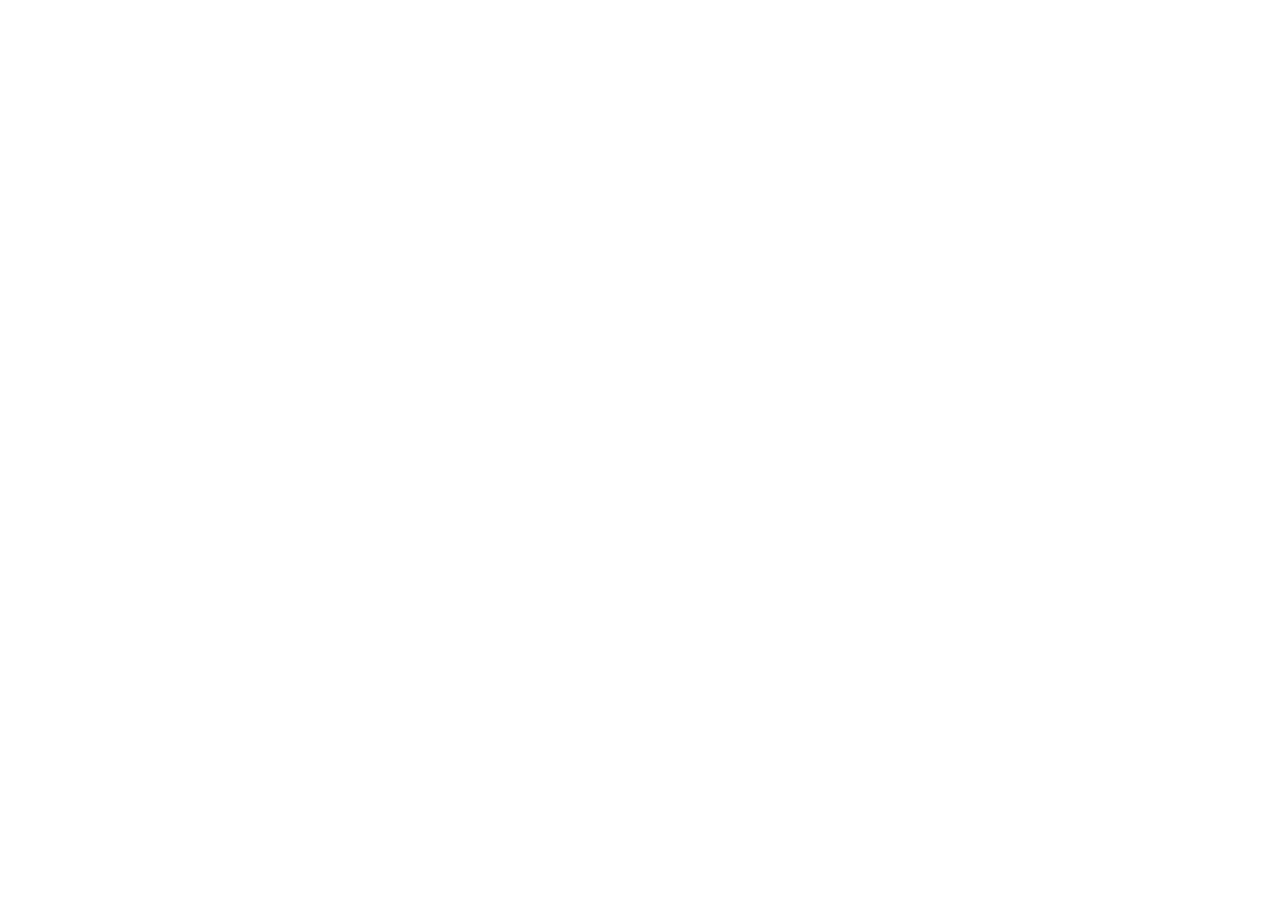
==== index.html @ c5c0bf06 "Init : création du dépôt, arborescence des fichiers et structure HTML de base" ====
<!DOCTYPE html>
<html lang="fr">
<head>
    <meta charset="UTF-8">
    <meta name="viewport" content="width=device-width, initial-scale=1.0">
    <title>AfriconnectSummit</title>
</head>
<body>
    
</body>
</html>
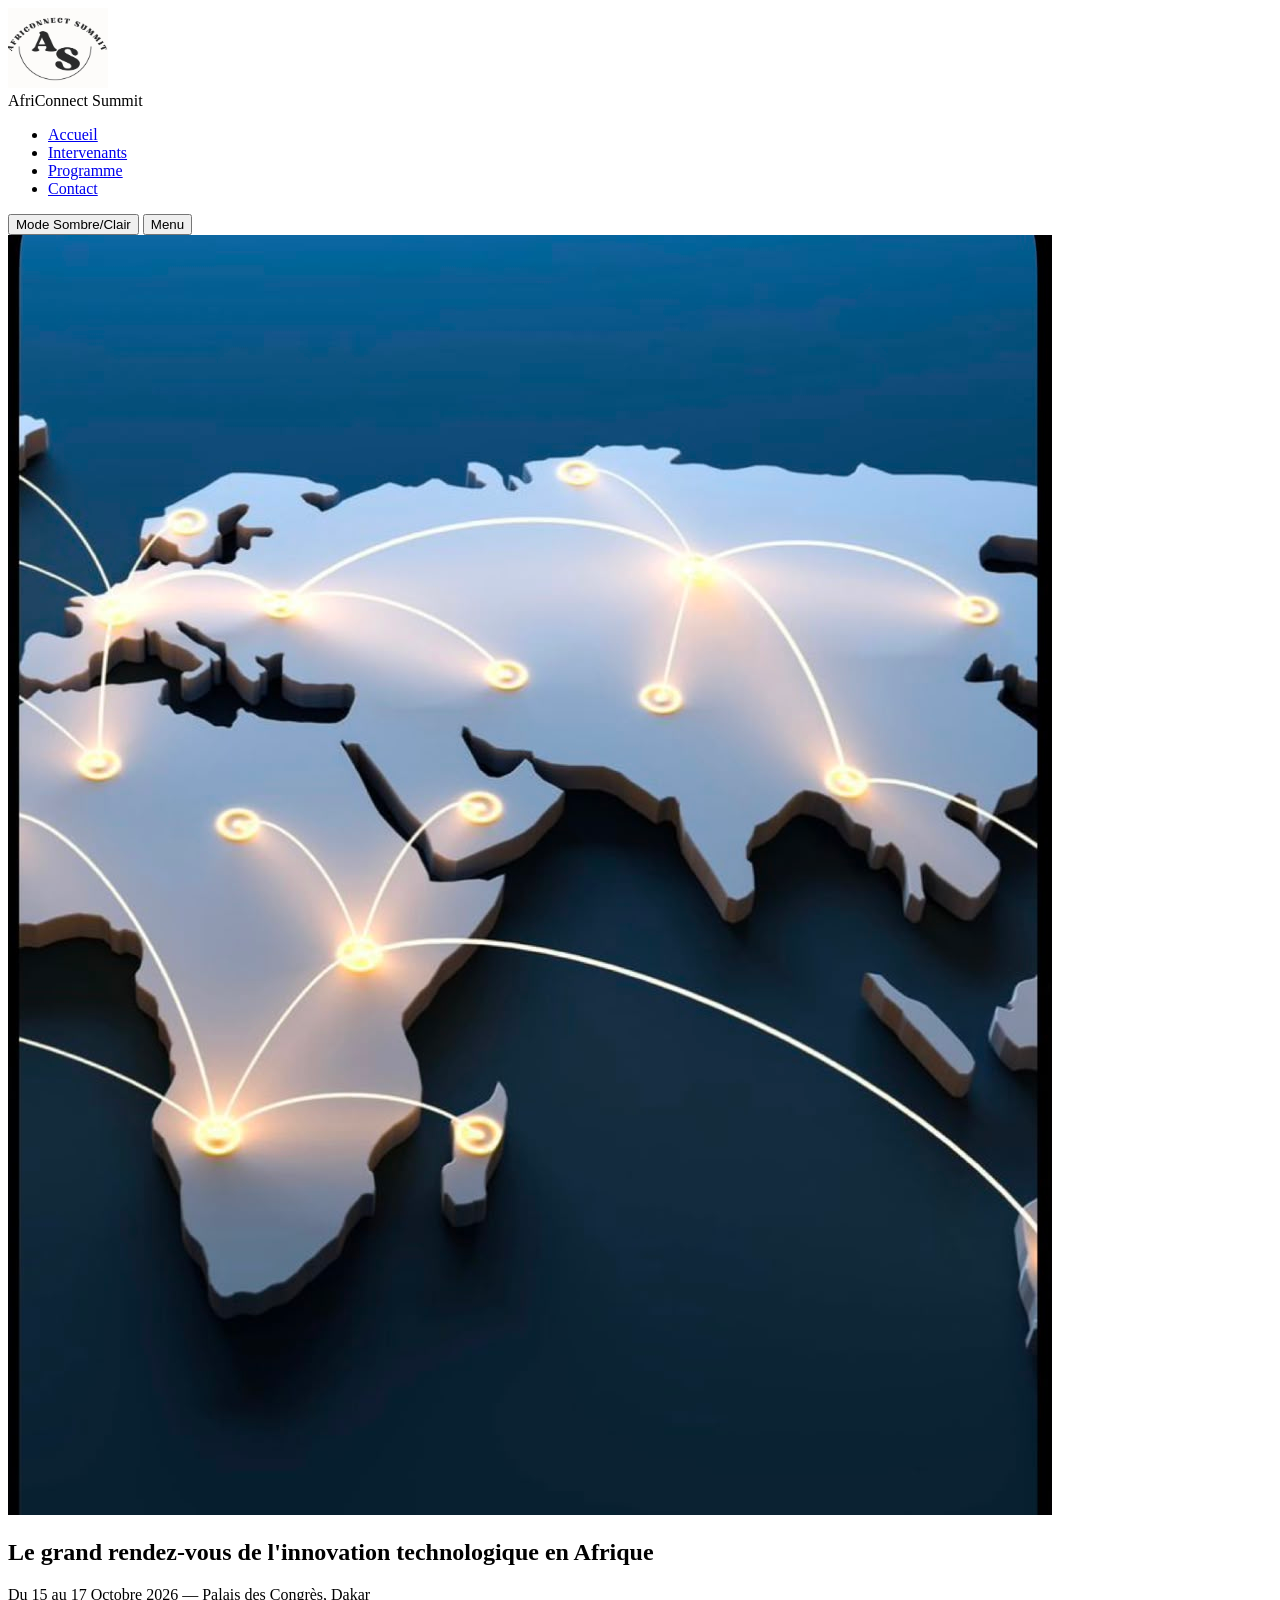
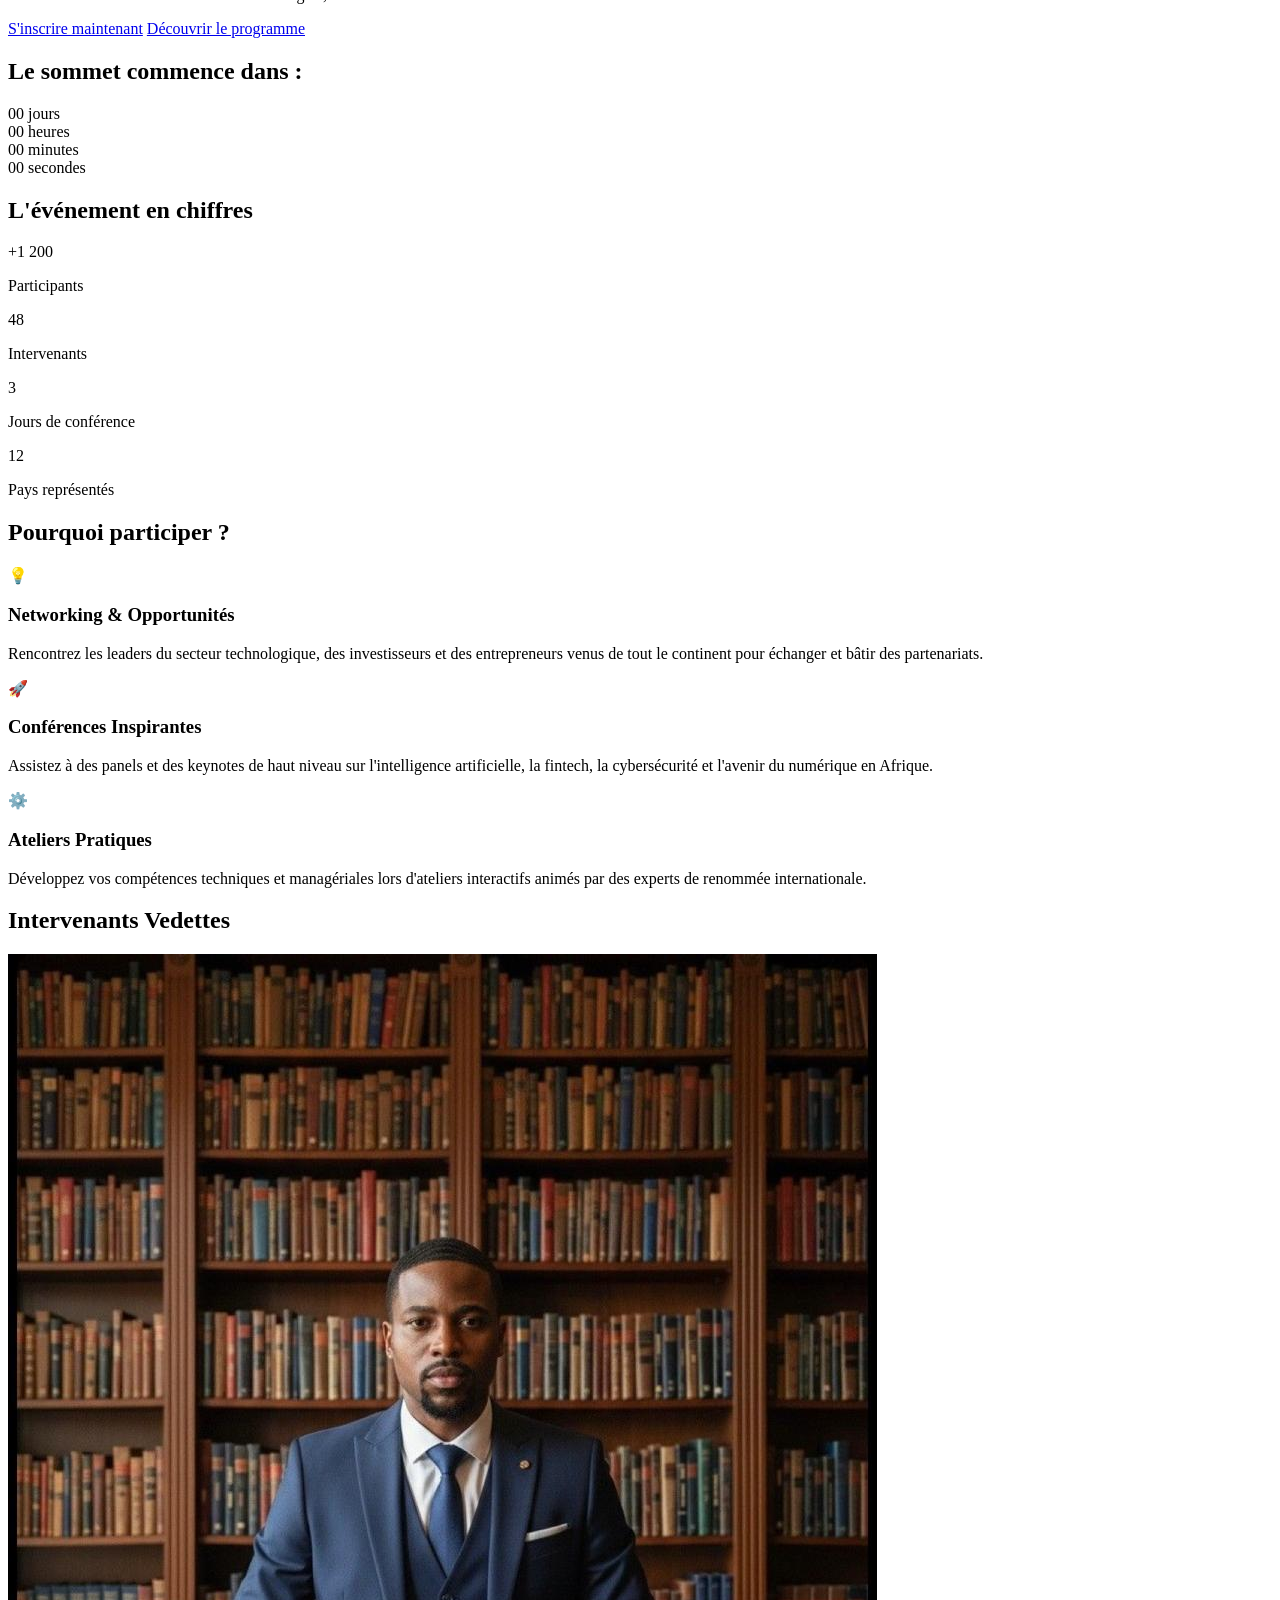
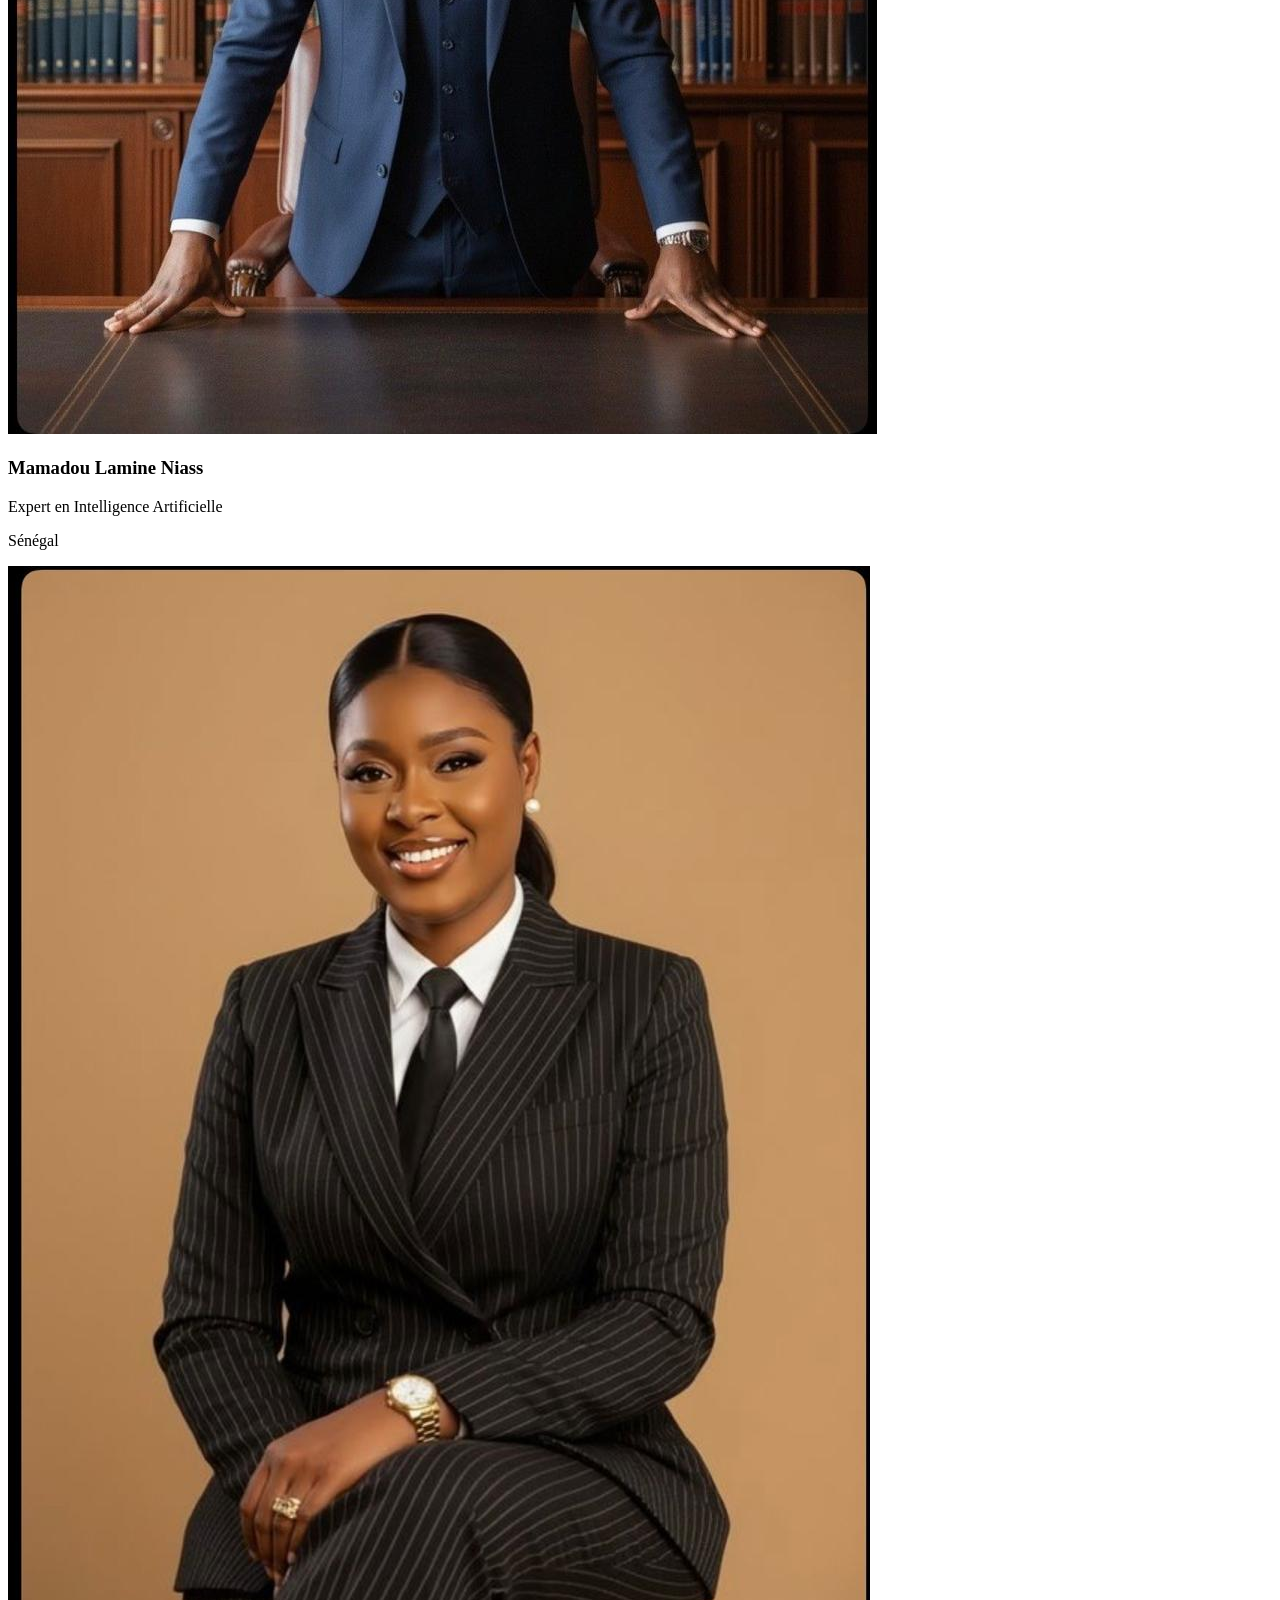
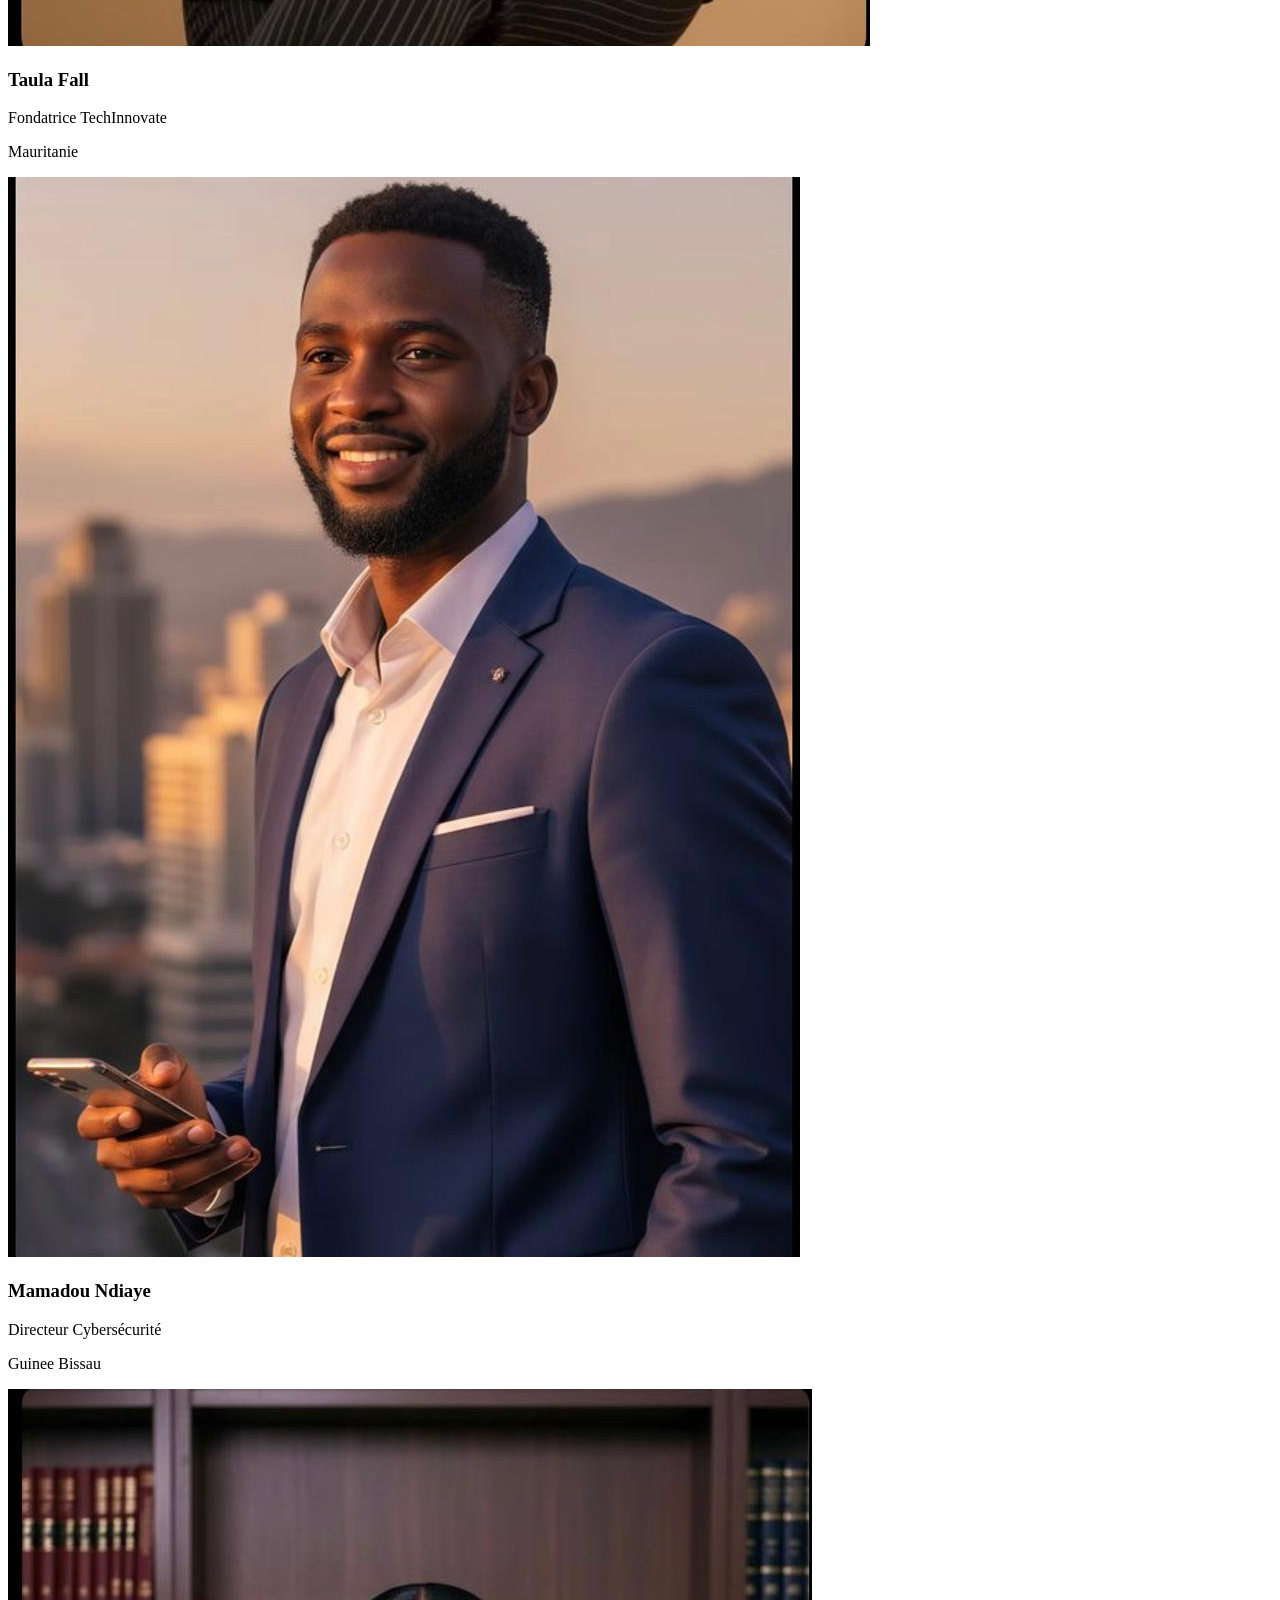
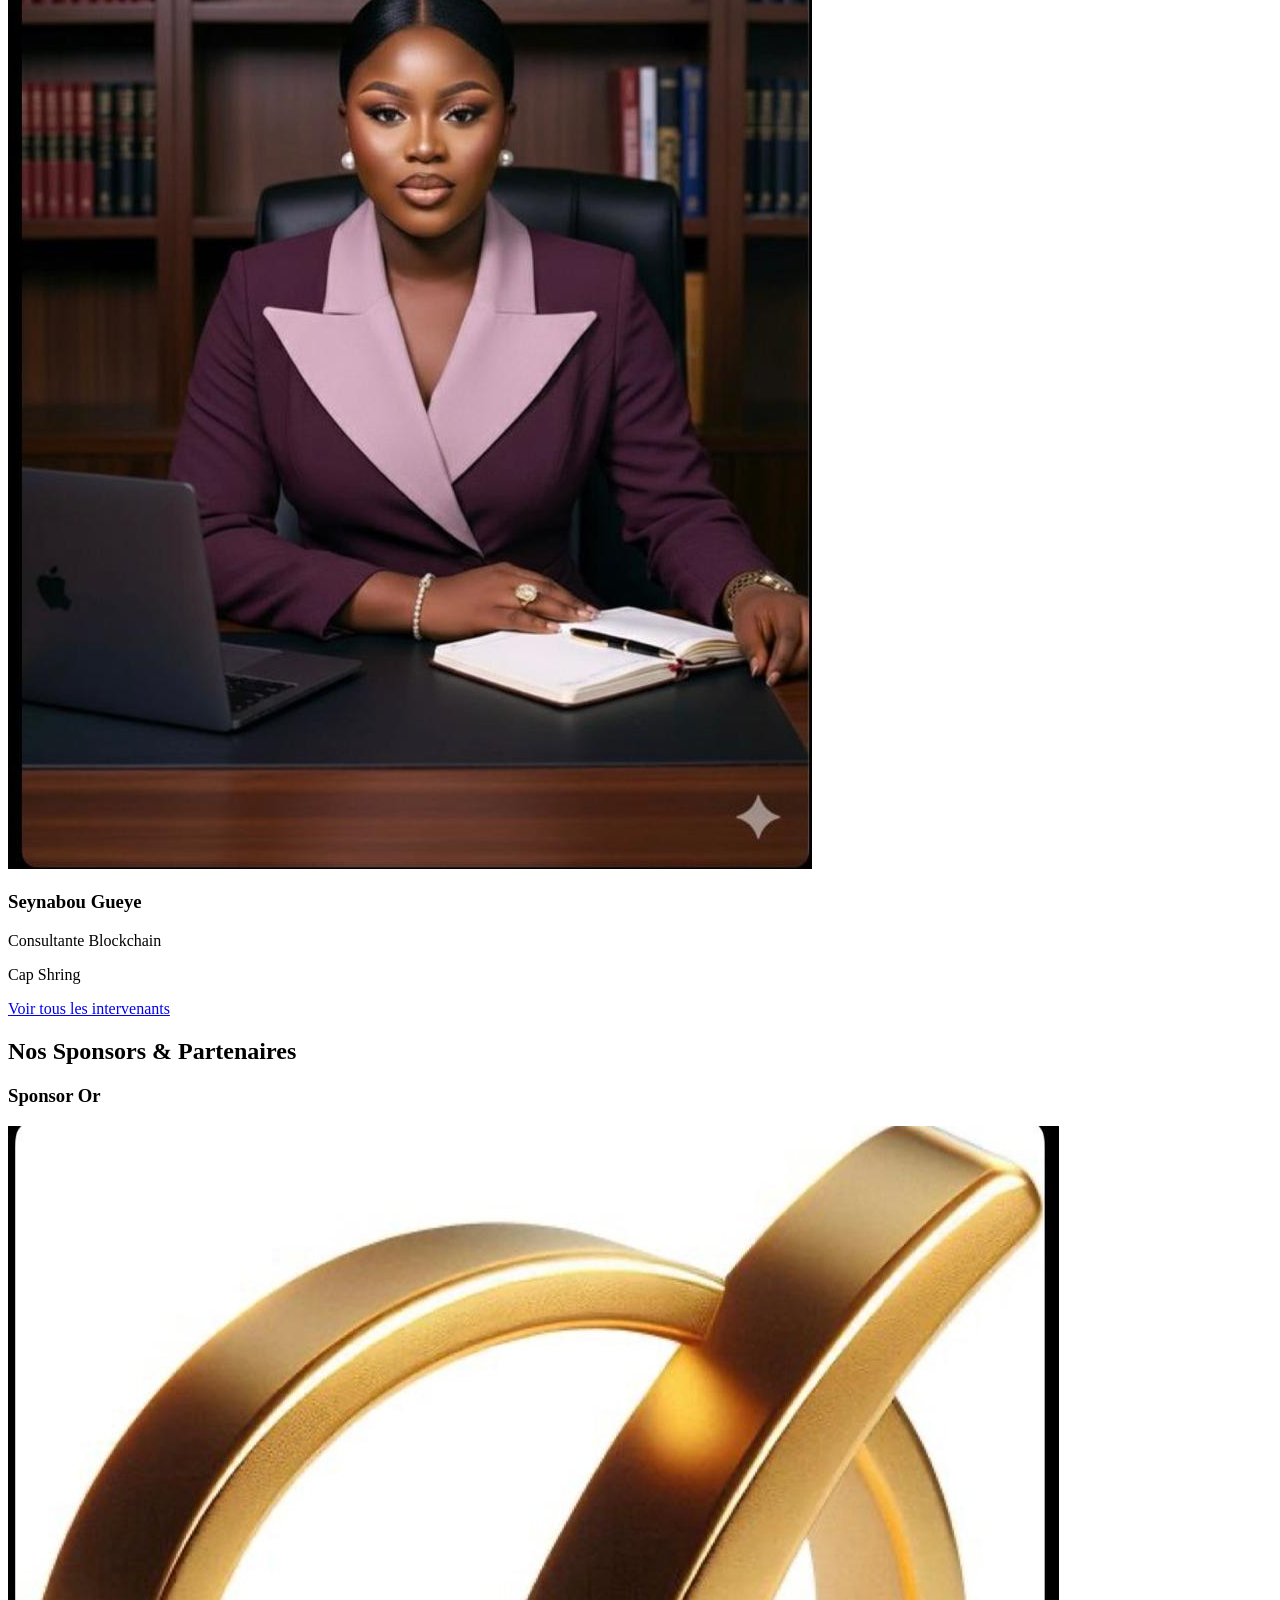
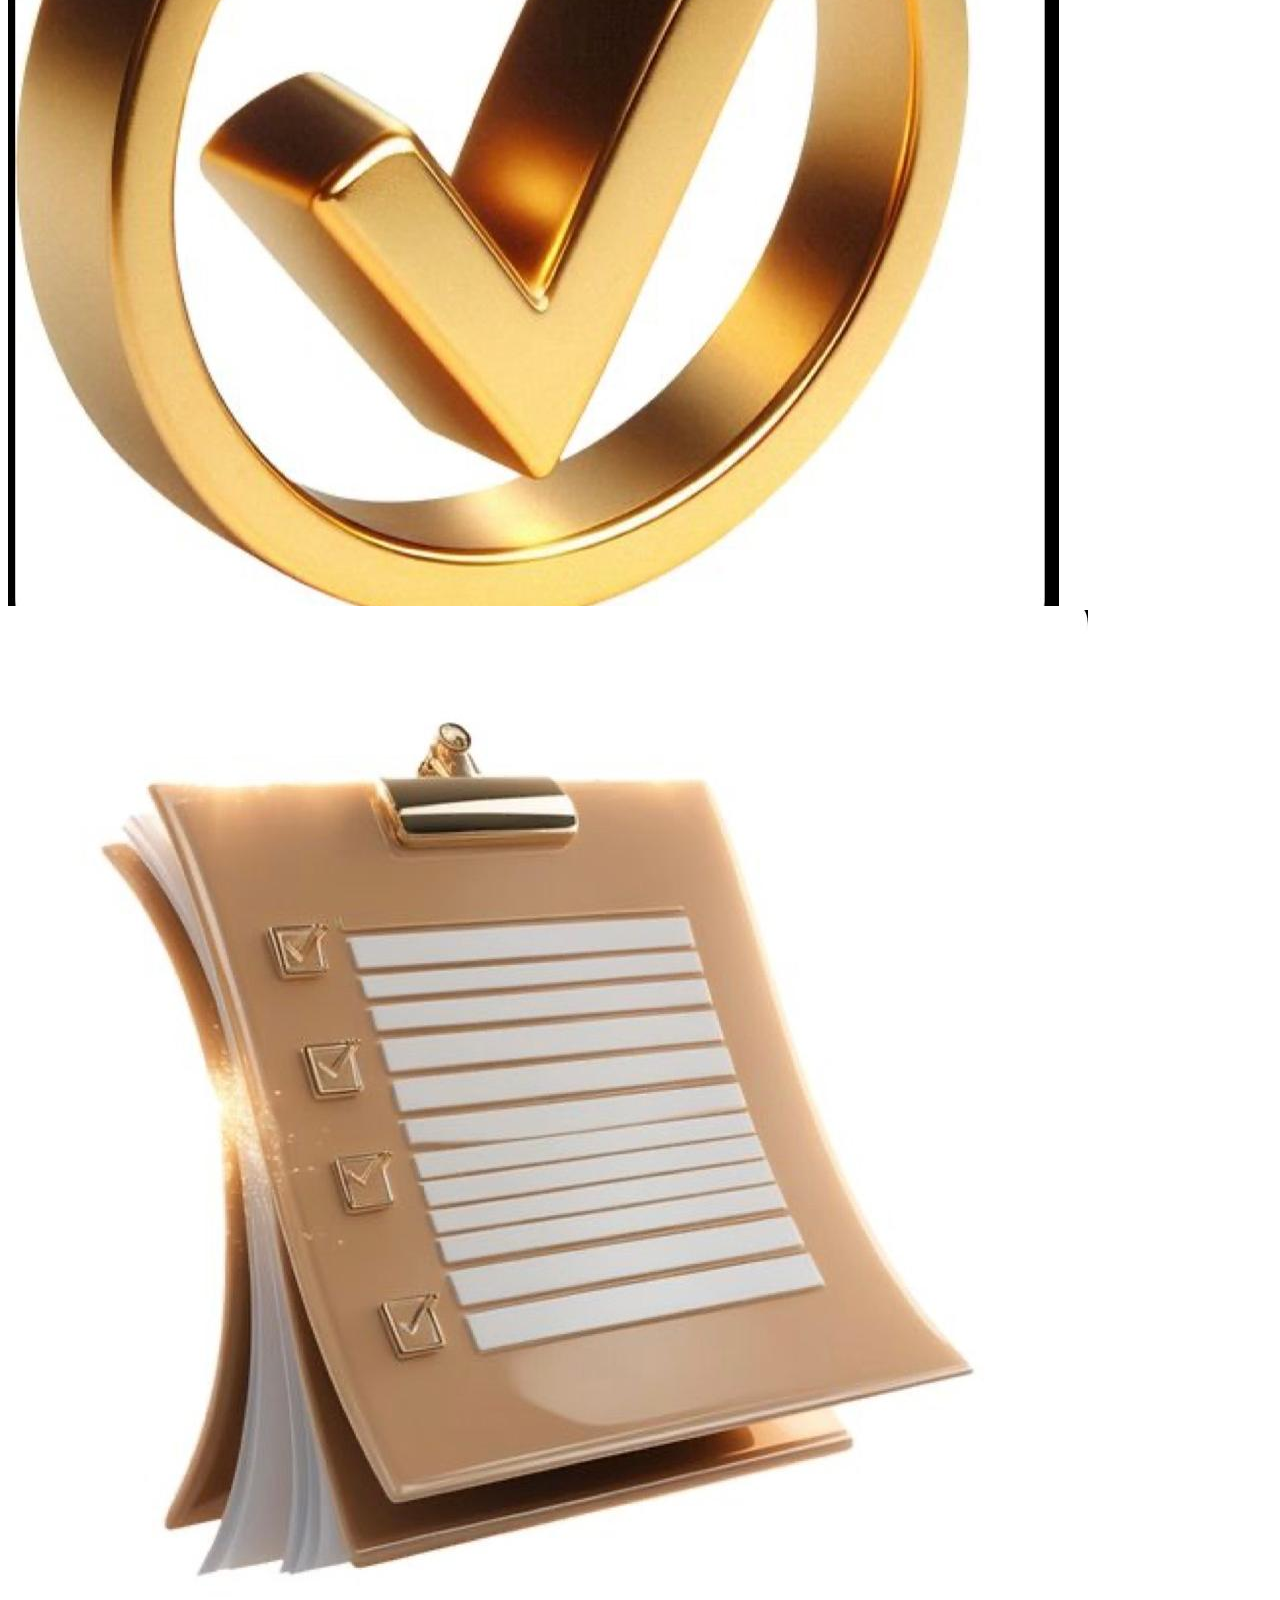
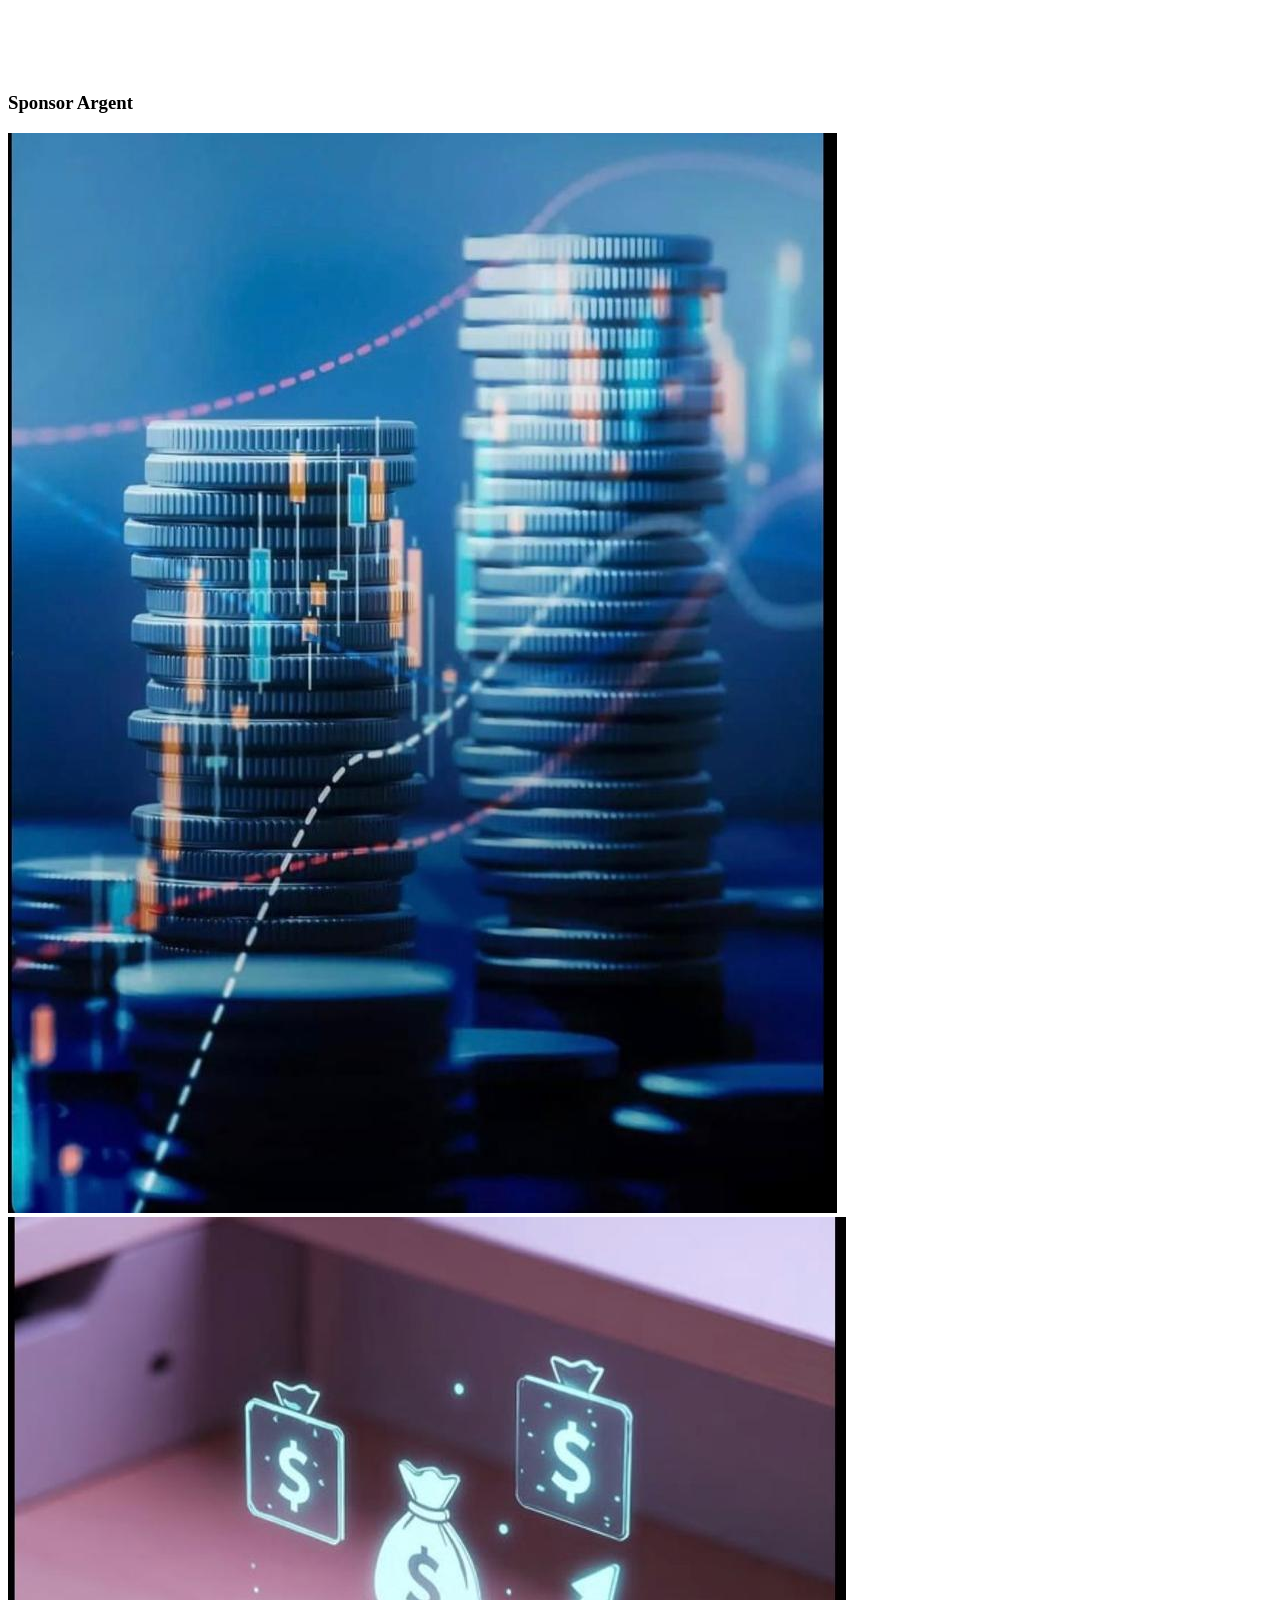
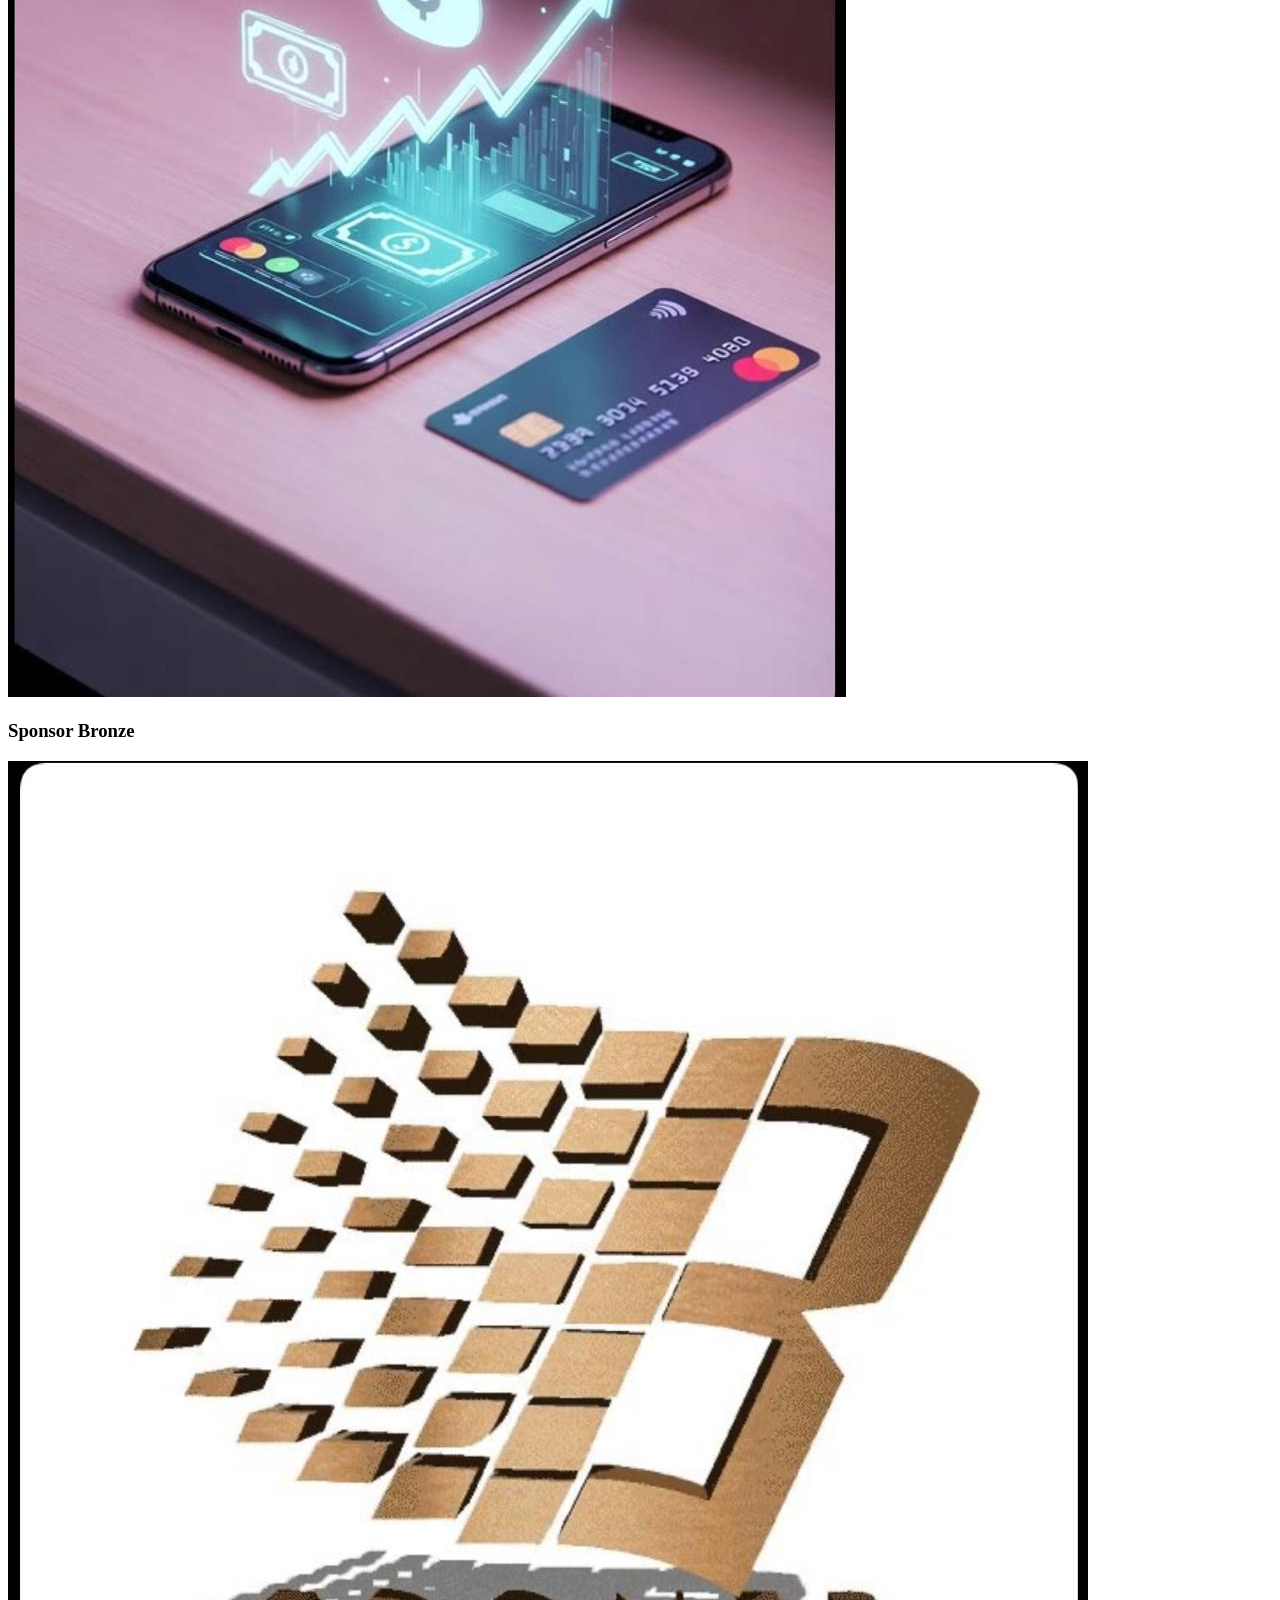
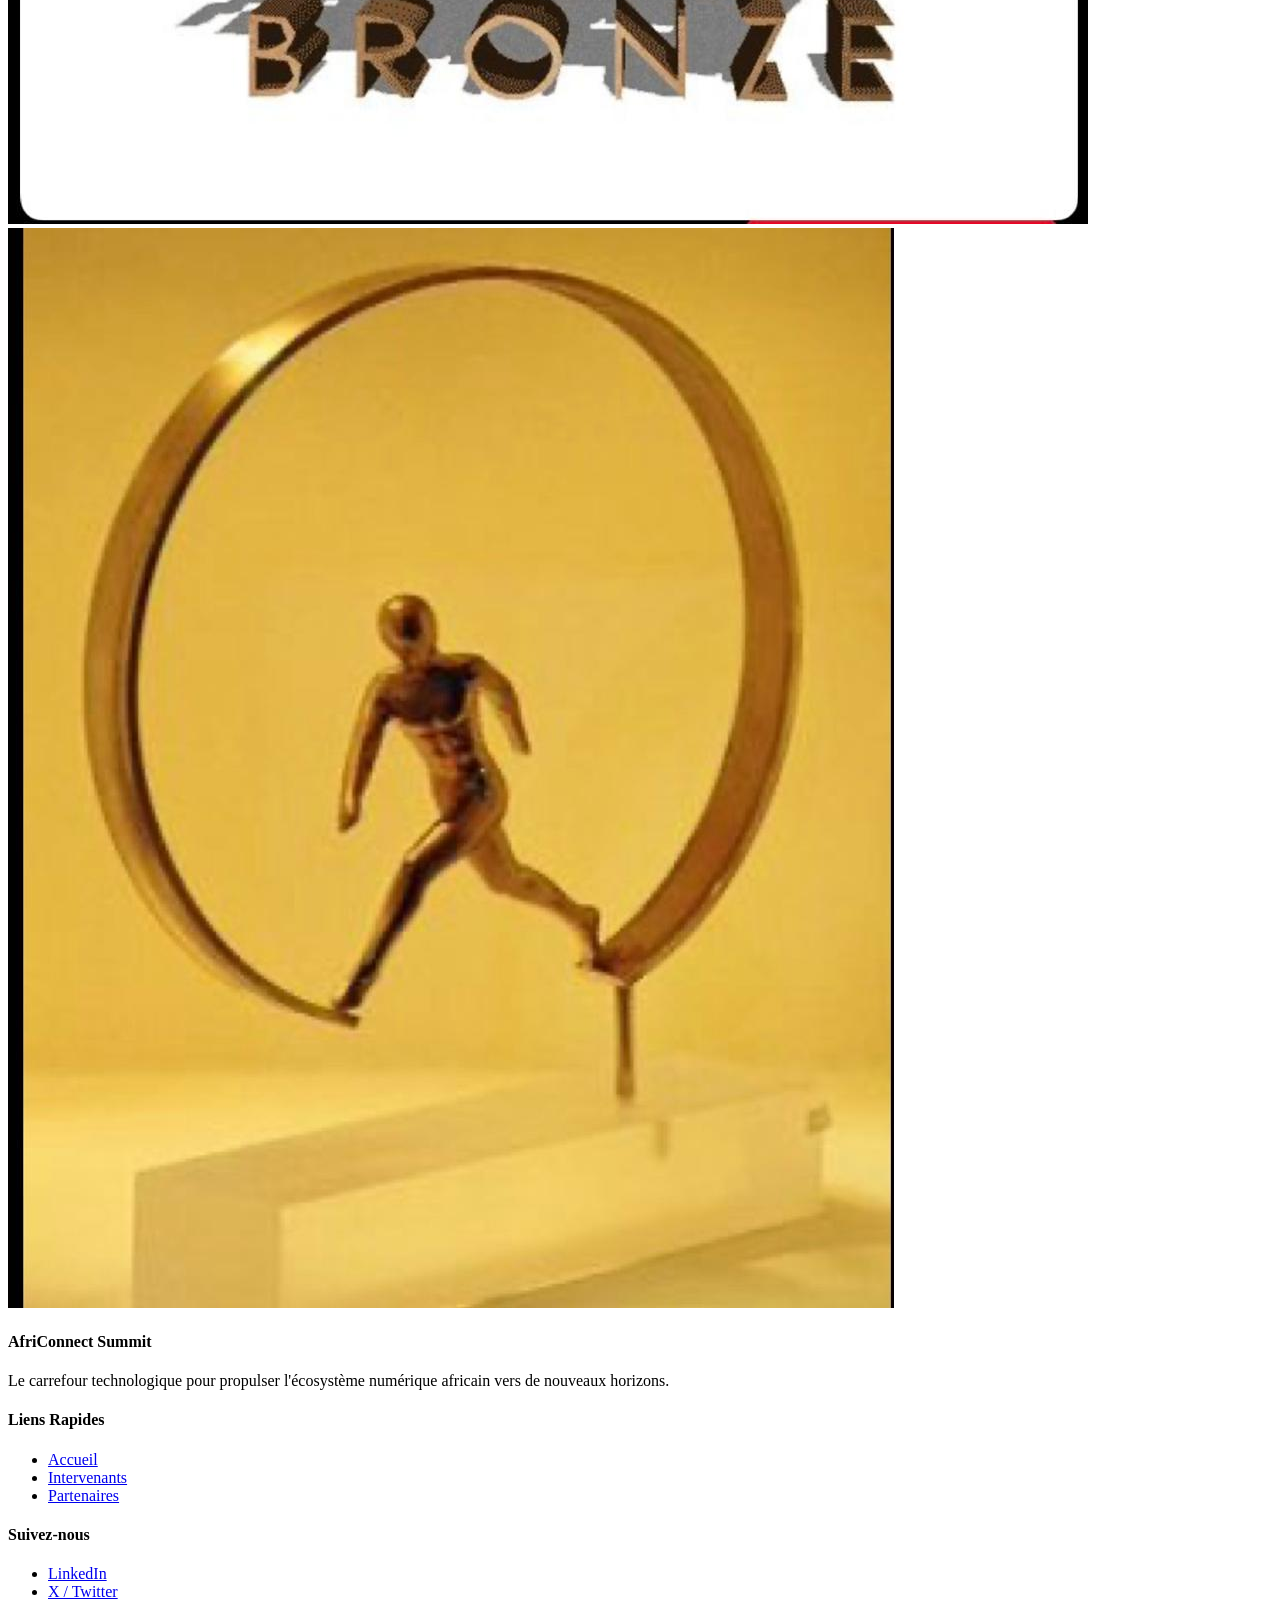
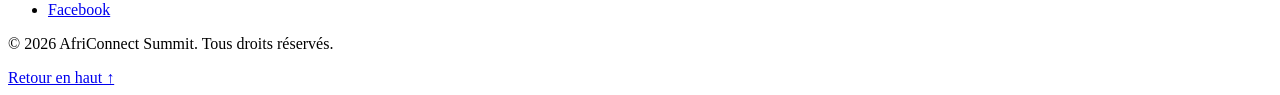
==== commit 3589c66d: "Message : HTML : structure complète des 5 pages avec sections et contenu texte" ====
--- a/index.html
+++ b/index.html
@@ -3,9 +3,220 @@
 <head>
     <meta charset="UTF-8">
     <meta name="viewport" content="width=device-width, initial-scale=1.0">
-    <title>AfriconnectSummit</title>
+    <title>AfriConnect Summit 2026 - Accueil</title>
 </head>
 <body>
-    
+
+    <!-- NAVBAR -->
+    <header>
+        <nav>
+            <!-- Logo -->
+             <img src="image/imagelogo.jpeg" alt="" width="100" height="80">
+            <div class="logo">AfriConnect Summit </div>
+            
+            <!-- Menu de navigation principal -->
+            <ul>
+                <li><a href="index.html">Accueil</a></li>
+                <li><a href="intervenants.html">Intervenants</a></li>
+                <li><a href="programme.html">Programme</a></li>
+                <li><a href="contact.html">Contact</a></li>
+            </ul>
+
+            <!-- Boutons additionnels requis (Toggle Dark/Light Mode & Menu Hamburger pour mobile) -->
+            <div class="nav-controls">
+                <button type="button" aria-label="Changer de mode (Sombre/Clair)">Mode Sombre/Clair</button>
+                <button type="button" aria-label="Ouvrir le menu mobile" class="menu-hamburger">Menu</button>
+            </div>
+        </nav>
+    </header>
+
+    <main>
+        <!-- SECTION HERO -->
+        <section id="hero">
+            <img src="image/imagehero.jpeg" alt="">
+            <h1>Le grand rendez-vous de l'innovation technologique en Afrique</h1>
+            <p class="subtitle">Du 15 au 17 Octobre 2026 — Palais des Congrès, Dakar</p>
+            
+            <!-- Deux boutons CTA -->
+            <div class="cta-buttons">
+                <a href="contact.html">S'inscrire maintenant</a>
+                <a href="programme.html">Découvrir le programme</a>
+            </div>
+
+            <!-- Compte à rebours en temps réel -->
+            <div class="countdown-container">
+                <h2>Le sommet commence dans :</h2>
+                <div class="countdown-timer">
+                    <div class="time-block">
+                        <span class="days">00</span> jours
+                    </div>
+                    <div class="time-block">
+                        <span class="hours">00</span> heures
+                    </div>
+                    <div class="time-block">
+                        <span class="minutes">00</span> minutes
+                    </div>
+                    <div class="time-block">
+                        <span class="seconds">00</span> secondes
+                    </div>
+                </div>
+            </div>
+        </section>
+
+        <!-- SECTION CHIFFRES CLÉS -->
+        <section id="chiffres-cles">
+            <h2>L'événement en chiffres</h2>
+            <div class="stats-grid">
+                <div class="stat-card">
+                    <span class="stat-number">+1 200</span>
+                    <p class="stat-label">Participants</p>
+                </div>
+                <div class="stat-card">
+                    <span class="stat-number">48</span>
+                    <p class="stat-label">Intervenants</p>
+                </div>
+                <div class="stat-card">
+                    <span class="stat-number">3</span>
+                    <p class="stat-label">Jours de conférence</p>
+                </div>
+                <div class="stat-card">
+                    <span class="stat-number">12</span>
+                    <p class="stat-label">Pays représentés</p>
+                </div>
+            </div>
+        </section>
+
+        <!-- SECTION « POURQUOI PARTICIPER » -->
+        <section id="pourquoi-participer">
+            <h2>Pourquoi participer ?</h2>
+            <div class="arguments-container">
+                <article class="argument-card">
+                    <div class="icon">💡</div>
+                    <h3>Networking & Opportunités</h3>
+                    <p>Rencontrez les leaders du secteur technologique, des investisseurs et des entrepreneurs venus de tout le continent pour échanger et bâtir des partenariats.</p>
+                </article>
+
+                <article class="argument-card">
+                    <div class="icon">🚀</div>
+                    <h3>Conférences Inspirantes</h3>
+                    <p>Assistez à des panels et des keynotes de haut niveau sur l'intelligence artificielle, la fintech, la cybersécurité et l'avenir du numérique en Afrique.</p>
+                </article>
+
+                <article class="argument-card">
+                    <div class="icon">⚙️</div>
+                    <h3>Ateliers Pratiques</h3>
+                    <p>Développez vos compétences techniques et managériales lors d'ateliers interactifs animés par des experts de renommée internationale.</p>
+                </article>
+            </div>
+        </section>
+
+        <!-- SECTION INTERVENANTS VEDETTES -->
+        <section id="intervenants-vedettes">
+            <h2>Intervenants Vedettes</h2>
+            <div class="intervenants-grid">
+                <!-- Intervenant 1 -->
+                <article class="intervenant-card">
+                    <img src="image/imagemodou.jpeg" alt="Photo de Amadou Diallo">
+                    <h3>Mamadou Lamine Niass</h3>
+                    <p class="titre">Expert en Intelligence Artificielle</p>
+                    <p class="pays">Sénégal</p>
+                </article>
+
+                <!-- Intervenant 2 -->
+                <article class="intervenant-card">
+                    <img src="image/imagetaula.jpeg" alt="Photo de Fatoumata Diarra">
+                    <h3>Taula Fall</h3>
+                    <p class="titre">Fondatrice TechInnovate</p>
+                    <p class="pays">Mauritanie</p>
+                </article>
+
+                <!-- Intervenant 3 -->
+                <article class="intervenant-card">
+                    <img src="image/imagemamadou.jpeg" alt="Photo de Kofi Mensah">
+                    <h3>Mamadou Ndiaye</h3>
+                    <p class="titre">Directeur Cybersécurité</p>
+                    <p class="pays">Guinee Bissau</p>
+                </article>
+
+                <!-- Intervenant 4 -->
+                <article class="intervenant-card">
+                    <img src="image/imagegueye.jpeg" alt="Photo de Amina Bouras">
+                    <h3>Seynabou Gueye</h3>
+                    <p class="titre">Consultante Blockchain</p>
+                    <p class="pays">Cap Shring</p>
+                </article>
+            </div>
+            <!-- Bouton de redirection -->
+            <div class="view-more">
+                <a href="intervenants.html">Voir tous les intervenants</a>
+            </div>
+        </section>
+
+        <!-- SECTION SPONSORS -->
+        <section id="sponsors">
+            <h2>Nos Sponsors & Partenaires</h2>
+            
+            <!-- Niveau Or -->
+            <div class="sponsor-level gold-level">
+                <h3>Sponsor Or</h3>
+                <div class="sponsors-list">
+                    <img src="image/imageor1.jpeg" alt="Sponsor Or 1">
+                    <img src="image/imageor2.jpeg" alt="Sponsor Or 2">
+                </div>
+            </div>
+
+            <!-- Niveau Argent -->
+            <div class="sponsor-level silver-level">
+                <h3>Sponsor Argent</h3>
+                <div class="sponsors-list">
+                    <img src="image/imageargent1.jpeg" alt="Sponsor Argent 1">
+                    <img src="image/Imageargent2.jpeg" alt="Sponsor Argent 2">
+                </div>
+            </div>
+
+            <!-- Niveau Bronze -->
+            <div class="sponsor-level bronze-level">
+                <h3>Sponsor Bronze</h3>
+                <div class="sponsors-list">
+                    <img src="image/imagebronze1.jpeg" alt="Sponsor Bronze 1">
+                    <img src="image/imagebronze2.jpeg" alt="Sponsor Bronze 2">
+                </div>
+            </div>
+        </section>
+    </main>
+
+    <!-- FOOTER -->
+    <footer>
+        <div class="footer-columns">
+            <div class="footer-col">
+                <h4>AfriConnect Summit</h4>
+                <p>Le carrefour technologique pour propulser l'écosystème numérique africain vers de nouveaux horizons.</p>
+            </div>
+            <div class="footer-col">
+                <h4>Liens Rapides</h4>
+                <ul>
+                    <li><a href="index.html">Accueil</a></li>
+                    <li><a href="intervenants.html">Intervenants</a></li>
+                    <li><a href="#sponsors">Partenaires</a></li>
+                </ul>
+            </div>
+
+            <div class="footer-col">
+                <h4>Suivez-nous</h4>
+                <ul class="social-links">
+                    <li><a href="https://linkedin.com" target="_blank">LinkedIn</a></li>
+                    <li><a href="https://twitter.com" target="_blank">X / Twitter</a></li>
+                    <li><a href="https://facebook.com" target="_blank">Facebook</a></li>
+                </ul>
+            </div>
+        </div>
+
+        <!-- Copyright & Bouton de retour en haut -->
+        <div class="footer-bottom">
+            <p>&copy; <span id="current-year">2026</span> AfriConnect Summit. Tous droits réservés.</p>
+            <a href="#top" class="back-to-top">Retour en haut ↑</a>
+        </div>
+    </footer>
+
 </body>
 </html>
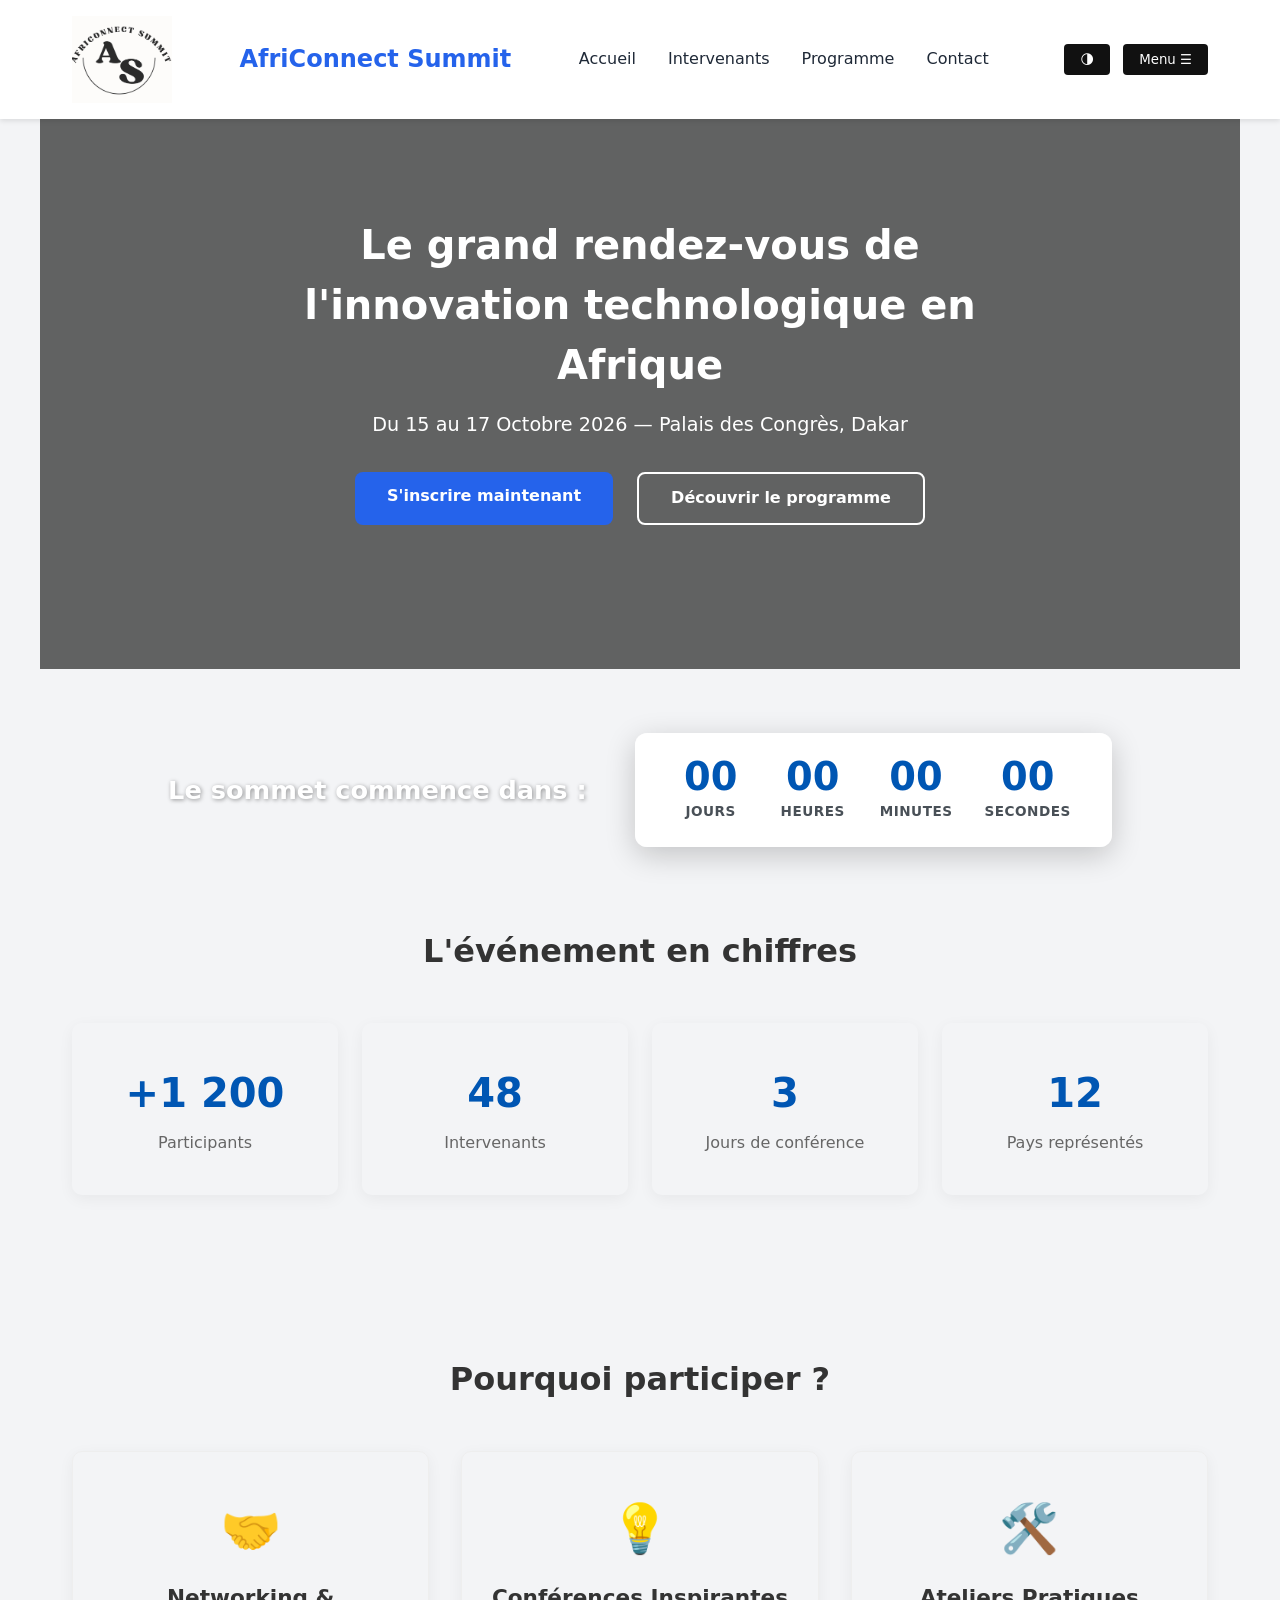
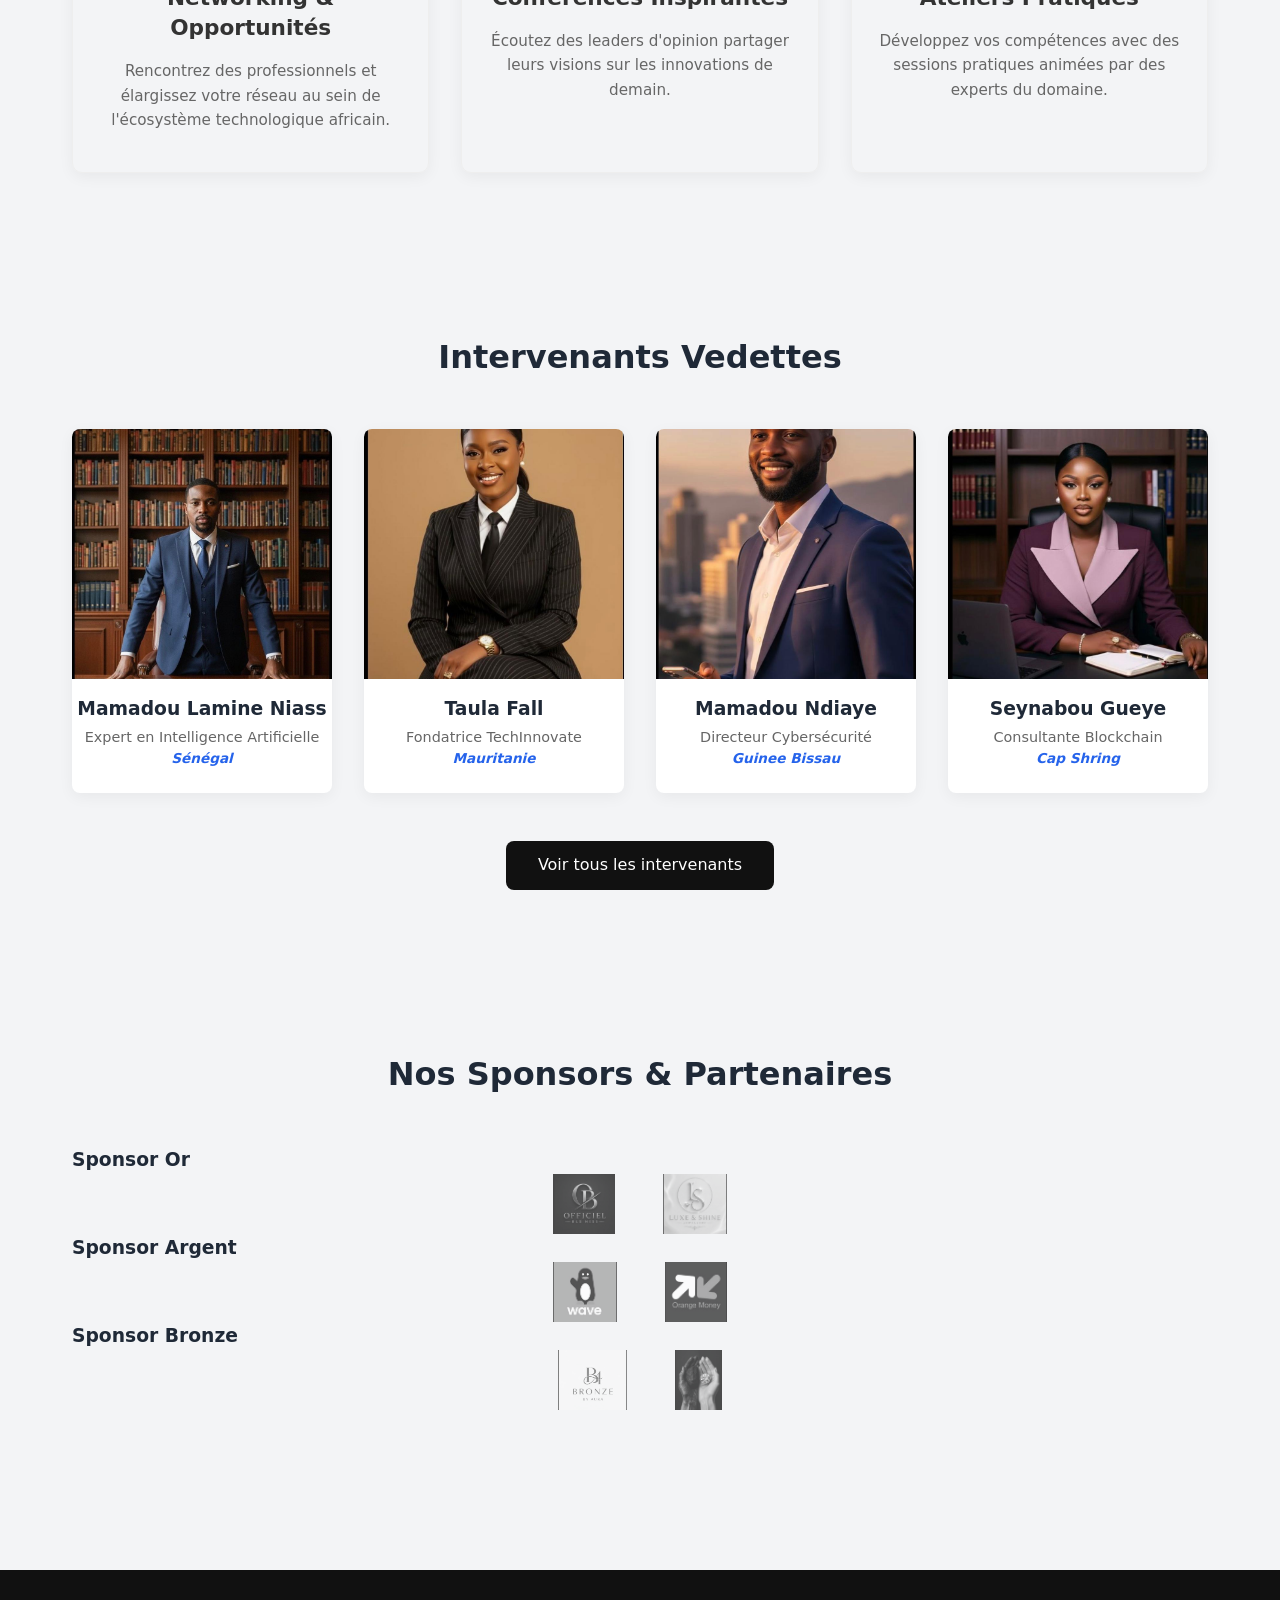
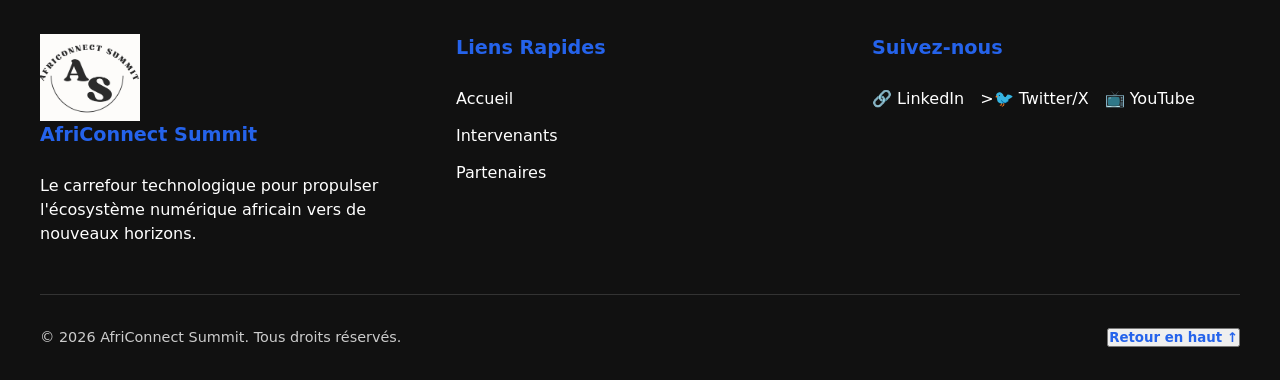
==== commit 3d4ae3eb: "CSS : variables , typographie ,layout general et styles de base , bento grid sections hero et catege" ====
--- a/index.html
+++ b/index.html
@@ -3,7 +3,8 @@
 <head>
     <meta charset="UTF-8">
     <meta name="viewport" content="width=device-width, initial-scale=1.0">
-    <title>AfriConnect Summit 2026 - Accueil</title>
+    <title>AfriConnect Summit - Accueil</title>
+    <link rel="stylesheet" href="css/style.css" type="text/css">
 </head>
 <body>
 
@@ -24,8 +25,8 @@
 
             <!-- Boutons additionnels requis (Toggle Dark/Light Mode & Menu Hamburger pour mobile) -->
             <div class="nav-controls">
-                <button type="button" aria-label="Changer de mode (Sombre/Clair)">Mode Sombre/Clair</button>
-                <button type="button" aria-label="Ouvrir le menu mobile" class="menu-hamburger">Menu</button>
+                <button type="button" aria-label="Changer de mode (Sombre/Clair)">🌗</button>
+                <button type="button" aria-label="Ouvrir le menu mobile">Menu ☰</button>
             </div>
         </nav>
     </header>
@@ -33,7 +34,7 @@
     <main>
         <!-- SECTION HERO -->
         <section id="hero">
-            <img src="image/imagehero.jpeg" alt="">
+            
             <h1>Le grand rendez-vous de l'innovation technologique en Afrique</h1>
             <p class="subtitle">Du 15 au 17 Octobre 2026 — Palais des Congrès, Dakar</p>
             
@@ -44,71 +45,89 @@
             </div>
 
             <!-- Compte à rebours en temps réel -->
-            <div class="countdown-container">
-                <h2>Le sommet commence dans :</h2>
-                <div class="countdown-timer">
-                    <div class="time-block">
-                        <span class="days">00</span> jours
-                    </div>
-                    <div class="time-block">
-                        <span class="hours">00</span> heures
-                    </div>
-                    <div class="time-block">
-                        <span class="minutes">00</span> minutes
-                    </div>
-                    <div class="time-block">
-                        <span class="seconds">00</span> secondes
-                    </div>
-                </div>
-            </div>
+            
+               
         </section>
-
-        <!-- SECTION CHIFFRES CLÉS -->
-        <section id="chiffres-cles">
-            <h2>L'événement en chiffres</h2>
-            <div class="stats-grid">
-                <div class="stat-card">
-                    <span class="stat-number">+1 200</span>
-                    <p class="stat-label">Participants</p>
-                </div>
-                <div class="stat-card">
-                    <span class="stat-number">48</span>
-                    <p class="stat-label">Intervenants</p>
-                </div>
-                <div class="stat-card">
-                    <span class="stat-number">3</span>
-                    <p class="stat-label">Jours de conférence</p>
-                </div>
-                <div class="stat-card">
-                    <span class="stat-number">12</span>
-                    <p class="stat-label">Pays représentés</p>
-                </div>
-            </div>
-        </section>
-
+        <div class="countdown-align-container">
+  <p class="countdown-label-text">Le sommet commence dans :</p>
+  
+  <div class="countdown-display-wrapper">
+    <div class="countdown-item">
+      <span id="days" class="countdown-value">00</span>
+      <span class="countdown-unit">Jours</span>
+    </div>
+    <div class="countdown-item">
+      <span id="hours" class="countdown-value">00</span>
+      <span class="countdown-unit">Heures</span>
+    </div>
+    <div class="countdown-item">
+      <span id="minutes" class="countdown-value">00</span>
+      <span class="countdown-unit">Minutes</span>
+    </div>
+    <div class="countdown-item">
+      <span id="seconds" class="countdown-value">00</span>
+      <span class="countdown-unit">Secondes</span>
+    </div>
+  </div>
+</div>
+
+       <!-- SECTION CHIFFRES CLÉS -->
+<section id="chiffres-cles">
+  <h2>L'événement en chiffres</h2>
+  
+  <div class="stats-grid">
+    <!-- Stat 1 -->
+    <div class="stat-card">
+      <div class="stat-number">+1 200</div>
+      <p class="stat-label">Participants</p>
+    </div>
+
+    <!-- Stat 2 -->
+    <div class="stat-card">
+      <div class="stat-number">48</div>
+      <p class="stat-label">Intervenants</p>
+    </div>
+
+    <!-- Stat 3 -->
+    <div class="stat-card">
+      <div class="stat-number">3</div>
+      <p class="stat-label">Jours de conférence</p>
+    </div>
+
+    <!-- Stat 4 -->
+    <div class="stat-card">
+      <div class="stat-number">12</div>
+      <p class="stat-label">Pays représentés</p>
+    </div>
+  </div>
+</section>
         <!-- SECTION « POURQUOI PARTICIPER » -->
-        <section id="pourquoi-participer">
-            <h2>Pourquoi participer ?</h2>
-            <div class="arguments-container">
-                <article class="argument-card">
-                    <div class="icon">💡</div>
-                    <h3>Networking & Opportunités</h3>
-                    <p>Rencontrez les leaders du secteur technologique, des investisseurs et des entrepreneurs venus de tout le continent pour échanger et bâtir des partenariats.</p>
-                </article>
-
-                <article class="argument-card">
-                    <div class="icon">🚀</div>
-                    <h3>Conférences Inspirantes</h3>
-                    <p>Assistez à des panels et des keynotes de haut niveau sur l'intelligence artificielle, la fintech, la cybersécurité et l'avenir du numérique en Afrique.</p>
-                </article>
-
-                <article class="argument-card">
-                    <div class="icon">⚙️</div>
-                    <h3>Ateliers Pratiques</h3>
-                    <p>Développez vos compétences techniques et managériales lors d'ateliers interactifs animés par des experts de renommée internationale.</p>
-                </article>
-            </div>
-        </section>
+<section id="pourquoi-participer" class="reveal-section">
+  <h2>Pourquoi participer ?</h2>
+  
+  <div class="arguments-container">
+    <!-- Argument 1 -->
+    <div class="argument-card">
+      <div class="argument-icon">🤝</div>
+      <h3>Networking &amp; Opportunités</h3>
+      <p>Rencontrez des professionnels et élargissez votre réseau au sein de l'écosystème technologique africain.</p>
+    </div>
+
+    <!-- Argument 2 -->
+    <div class="argument-card">
+      <div class="argument-icon">💡</div>
+      <h3>Conférences Inspirantes</h3>
+      <p>Écoutez des leaders d'opinion partager leurs visions sur les innovations de demain.</p>
+    </div>
+
+    <!-- Argument 3 -->
+    <div class="argument-card">
+      <div class="argument-icon">🛠️</div>
+      <h3>Ateliers Pratiques</h3>
+      <p>Développez vos compétences avec des sessions pratiques animées par des experts du domaine.</p>
+    </div>
+  </div>
+</section>
 
         <!-- SECTION INTERVENANTS VEDETTES -->
         <section id="intervenants-vedettes">
@@ -160,8 +179,8 @@
             <div class="sponsor-level gold-level">
                 <h3>Sponsor Or</h3>
                 <div class="sponsors-list">
-                    <img src="image/imageor1.jpeg" alt="Sponsor Or 1">
-                    <img src="image/imageor2.jpeg" alt="Sponsor Or 2">
+                    <img src="image/or.jpeg" alt="Sponsor Or 1">
+                    <img src="image/or2.jpeg" alt="Sponsor Or 2">
                 </div>
             </div>
 
@@ -169,8 +188,8 @@
             <div class="sponsor-level silver-level">
                 <h3>Sponsor Argent</h3>
                 <div class="sponsors-list">
-                    <img src="image/imageargent1.jpeg" alt="Sponsor Argent 1">
-                    <img src="image/Imageargent2.jpeg" alt="Sponsor Argent 2">
+                    <img src="image/imagewave.jpeg" alt="Sponsor Argent 1">
+                    <img src="image/imageorange.jpeg" alt="Sponsor Argent 2">
                 </div>
             </div>
 
@@ -178,8 +197,8 @@
             <div class="sponsor-level bronze-level">
                 <h3>Sponsor Bronze</h3>
                 <div class="sponsors-list">
-                    <img src="image/imagebronze1.jpeg" alt="Sponsor Bronze 1">
-                    <img src="image/imagebronze2.jpeg" alt="Sponsor Bronze 2">
+                    <img src="image/bronze.jpeg" alt="Sponsor Bronze 1">
+                    <img src="image/bronze2.jpeg" alt="Sponsor Bronze 2">
                 </div>
             </div>
         </section>
@@ -189,6 +208,7 @@
     <footer>
         <div class="footer-columns">
             <div class="footer-col">
+                <img src="image/imagelogo.jpeg" alt="" width="100" height="80">
                 <h4>AfriConnect Summit</h4>
                 <p>Le carrefour technologique pour propulser l'écosystème numérique africain vers de nouveaux horizons.</p>
             </div>
@@ -204,17 +224,17 @@
             <div class="footer-col">
                 <h4>Suivez-nous</h4>
                 <ul class="social-links">
-                    <li><a href="https://linkedin.com" target="_blank">LinkedIn</a></li>
-                    <li><a href="https://twitter.com" target="_blank">X / Twitter</a></li>
-                    <li><a href="https://facebook.com" target="_blank">Facebook</a></li>
+                    <li><a href="https://linkedin.com" target="_blank">🔗 LinkedIn</a></li>
+                    <li><a href="https://twitter.com" target="_blank">>🐦 Twitter/X</a></li>
+                    <li><a href="https://YouTube.com" target="_blank">📺 YouTube</a></li>
                 </ul>
             </div>
         </div>
-
         <!-- Copyright & Bouton de retour en haut -->
         <div class="footer-bottom">
             <p>&copy; <span id="current-year">2026</span> AfriConnect Summit. Tous droits réservés.</p>
-            <a href="#top" class="back-to-top">Retour en haut ↑</a>
+            
+           <button type="button" aria-label="retour en haut"> <a href="#top" class="back-to-top">Retour en haut ↑</a></button>
         </div>
     </footer>
 
--- a/css/style.css
+++ b/css/style.css
@@ -0,0 +1,1672 @@
+/* ==========================================================================
+   1. RESET & VARIABLES GLOBALES
+   ========================================================================== */
+* {
+    margin: 0;
+    padding: 0;
+    box-sizing: border-box;
+    font-family: 'Segoe UI', Tahoma, Geneva, Verdana, sans-serif;
+}
+
+:root {
+    --primary-color: #0d6efd;
+    --dark-color: #111;
+    --light-color:white;
+    --text-color: #333;
+    --text-muted: #666;
+    --white: white;
+    --border-radius: 8px;
+    --transition: all 0.3s ease;
+}
+
+body {
+    background-color: var(--white);
+    color: var(--text-color);
+    line-height: 1.6;
+}
+
+a {
+    text-decoration: none;
+    color: inherit;
+}
+
+ul {
+    list-style: none;
+}
+
+img {
+    max-width: 100%;
+    height: auto;
+    display: block;
+}
+
+/* ==========================================================================
+   2. NAVBAR & HEADER
+   ========================================================================== */
+header {
+    background-color: var(--white);
+    box-shadow: 0 2px 5px rgba(0,0,0,0.1);
+    position: sticky;
+    top: 0;
+    z-index: 1000;
+}
+
+nav {
+    display: flex;
+    justify-content: space-between;
+    align-items: center;
+    max-width: 1200px;
+    margin: 0 auto;
+    padding: 1rem 2rem;
+}
+
+.logo {
+    font-weight: bold;
+    font-size: 1.5rem;
+    color: var(--primary-color);
+}
+
+nav ul {
+    display: flex;
+    gap: 2rem;
+}
+
+nav ul li a:hover {
+    color: var(--primary-color);
+    transition: var(--transition);
+}
+
+.nav-controls button {
+    background: var(--dark-color);
+    color: var(--white);
+    border: none;
+    padding: 0.5rem 1rem;
+    margin-left: 0.5rem;
+    border-radius: 4px;
+    cursor: pointer;
+}
+
+.menu-hamburger {
+    display: none; /* Masqué sur PC desktop */
+}
+
+
+/* ==========================================================================
+   3. SECTION HERO & COMPTE À REBOURS
+   ========================================================================== */
+#hero {
+    position: relative;
+    padding: 6rem 2rem;
+    text-align: center;
+    background: linear-gradient(rgba(0,0,0,0.6), rgba(0,0,0,0.6)), url('image/imagehero.jpeg') no-repeat center center/cover;
+    color: var(--white);
+}
+
+#hero h1 {
+    font-size: 2.5rem;
+    margin-bottom: 1rem;
+    max-width: 800px;
+    margin-left: auto;
+    margin-right: auto;
+}
+
+.subtitle {
+    font-size: 1.2rem;
+    margin-bottom: 2rem;
+}
+
+.cta-buttons {
+    display: flex;
+    justify-content: center;
+    gap: 1.5rem;
+    margin-bottom: 3rem;
+}
+
+.cta-buttons a {
+    padding: 0.8rem 2rem;
+    border-radius: var(--border-radius);
+    font-weight: bold;
+    transition: var(--transition);
+}
+
+.cta-buttons a:first-child {
+    background-color: var(--primary-color);
+    color: var(--white);
+}
+
+.cta-buttons a:last-child {
+    background-color: transparent;
+    color: var(--white);
+    border: 2px solid var(--white);
+}
+
+.cta-buttons a:hover {
+    transform: translateY(-3px);
+    opacity: 0.9;
+}
+
+/* Compte à rebours */
+.countdown-container h2 {
+    font-size: 1.5rem;
+    margin-bottom: 1rem;
+}
+
+.countdown-timer {
+    display: flex;
+    justify-content: center;
+    gap: 1.5rem;
+}
+
+.time-block {
+    background: rgba(255, 255, 255, 0.2);
+    padding: 1rem;
+    border-radius: var(--border-radius);
+    min-width: 80px;
+    backdrop-filter: blur(5px);
+}
+
+.time-block span {
+    display: block;
+    font-size: 2rem;
+    font-weight: bold;
+}
+
+/* ==========================================================================
+   4. SECTIONS COMMUNES & GRIDS (Chiffres, Pourquoi Participer, Intervenants, Sponsors)
+   ========================================================================== */
+section {
+    padding: 5rem 2rem;
+    max-width: 1200px;
+    margin: 0 auto;
+}
+
+section h2 {
+    text-align: center;
+    font-size: 2rem;
+    margin-bottom: 3rem;
+    position: relative;
+}
+
+/* Section Chiffres Clés */
+.stats-grid {
+    display: grid;
+    grid-template-columns: repeat(auto-fit, minmax(220px, 1fr));
+    gap: 2rem;
+    text-align: center;
+}
+
+.stat-card {
+    background: var(--light-color);
+    padding: 2rem;
+    border-radius: var(--border-radius);
+    box-shadow: 0 4px 6px rgba(0,0,0,0.05);
+}
+
+.stat-number {
+    display: block;
+    font-size: 2.5rem;
+    font-weight: bold;
+    color: var(--primary-color);
+    margin-bottom: 0.5rem;
+}
+
+/* Section Pourquoi Participer */
+.arguments-container {
+    display: grid;
+    grid-template-columns: repeat(auto-fit, minmax(300px, 1fr));
+    gap: 2rem;
+}
+
+.argument-card {
+    background: var(--white);
+    border: 1px solid #eee;
+    padding: 2rem;
+    border-radius: var(--border-radius);
+    transition: var(--transition);
+}
+
+.argument-card:hover {
+    box-shadow: 0 10px 20px rgba(0,0,0,0.08);
+}
+
+/* Section Intervenants */
+.intervenants-grid {
+    display: grid;
+    grid-template-columns: repeat(auto-fit, minmax(250px, 1fr));
+    gap: 2rem;
+}
+
+.intervenant-card {
+    background: var(--white);
+    border-radius: var(--border-radius);
+    overflow: hidden;
+    box-shadow: 0 4px 15px rgba(0,0,0,0.05);
+    text-align: center;
+    padding-bottom: 1.5rem;
+}
+
+.intervenant-card img {
+    width: 100%;
+    height: 250px;
+    object-fit: cover;
+}
+
+.intervenant-card h3 {
+    margin: 1rem 0 0.2rem 0;
+}
+
+.intervenant-card .titre {
+    color: var(--text-muted);
+    font-size: 0.9rem;
+}
+
+.intervenant-card .pays {
+    font-size: 0.85rem;
+    font-weight: bold;
+    color: var(--primary-color);
+}
+
+.view-more {
+    text-align: center;
+    margin-top: 3rem;
+}
+
+.view-more a {
+    display: inline-block;
+    background-color: var(--dark-color);
+    color: var(--white);
+    padding: 0.8rem 2rem;
+    border-radius: var(--border-radius);
+    transition: var(--transition);
+}
+
+.view-more a:hover {
+    background-color: var(--primary-color);
+}
+
+/* Section Sponsors */
+.sponsor-level-gold-level, 
+.sponsor-level-silver-level, 
+.sponsor-level-bronze-level {
+    margin-bottom: 3rem;
+    text-align: center;
+}
+
+.sponsor-level-gold-level h3, 
+.sponsor-level-silver-level h3, 
+.sponsor-level-bronze-level h3 {
+    margin-bottom: 1.5rem;
+    color: var(--text-muted);
+}
+
+.sponsors-list {
+    display: flex;
+    justify-content: center;
+    align-items: center;
+    gap: 3rem;
+    flex-wrap: wrap;
+}
+
+.sponsors-list img {
+    max-height: 60px;
+    filter: grayscale(100%);
+    opacity: 0.7;
+    transition: var(--transition);
+}
+
+.sponsors-list img:hover {
+    filter: grayscale(0%);
+    opacity: 1;
+}
+
+/* ==========================================================================
+   5. FOOTER
+   ========================================================================== */
+footer {
+    background-color: var(--dark-color);
+    color: var(--white);
+    padding: 4rem 2rem 2rem 2rem;
+    margin-top: 5rem;
+}
+
+.footer-columns {
+    display: grid;
+    grid-template-columns: repeat(auto-fit, minmax(250px, 1fr));
+    gap: 3rem;
+    max-width: 1200px;
+    margin: 0 auto;
+    border-bottom: 1px solid #333;
+    padding-bottom: 3rem;
+}
+
+.footer-col h4 {
+    font-size: 1.2rem;
+    margin-bottom: 1.5rem;
+    color: var(--primary-color);
+}
+
+.footer-col ul li {
+    margin-bottom: 0.8rem;
+}
+
+.footer-col ul li a:hover {
+    color: var(--primary-color);
+    text-decoration: underline;
+}
+
+.social-links {
+    display: flex;
+    gap: 1rem;
+}
+
+.footer-bottom {
+    max-width: 1200px;
+    margin: 2rem auto 0 auto;
+    display: flex;
+    justify-content: space-between;
+    align-items: center;
+    font-size: 0.9rem;
+    color: #ccc;
+    flex-wrap: wrap;
+    gap: 1rem;
+}
+
+.back-to-top {
+    color: var(--primary-color);
+    font-weight: bold;
+}
+
+/* ==========================================================================
+   6. RESPONSIVE MEDIA QUERIES
+   ========================================================================== */
+@media (max-width: 768px) {
+    nav ul {
+        display: none; /* À coupler avec le JS du menu hamburger plus tard */
+    }
+    
+    .menu-hamburger {
+        display: block;
+    }
+    
+    #hero h1 {
+        font-size: 1.8rem;
+    }
+    
+    .cta-buttons {
+        flex-direction: column;
+        gap: 1rem;
+    }
+    
+    .footer-bottom {
+        flex-direction: column;
+        text-align: center;
+    }
+}
+
+
+
+/* ==========================================================================
+   14. RESPONSIVE POUR LA PAGE PROGRAMME
+   ========================================================================== */
+@media (max-width: 768px) {
+    /* Rendre le tableau scrollable horizontalement sur petit écran pour éviter la casse */
+    table {
+        display: block;
+        overflow-x: auto;
+        white-space: nowrap;
+    }
+    
+    div[role="tablist"] {
+        flex-direction: row;
+        justify-content: flex-start;
+        overflow-x: auto; /* Permet de faire défiler les onglets sur mobile */
+        padding-bottom: 0.5rem;
+    }
+    
+    div[role="tablist"] button[role="tab"] {
+        padding: 0.6rem 1.2rem;
+        font-size: 0.95rem;
+    }
+}
+
+/* Styles des champs du formulaire */
+form div {
+    margin-bottom: 1.2rem;
+}
+
+form label {
+    display: block;
+    font-weight: 600;
+    margin-bottom: 0.5rem;
+    color: var(--dark-color);
+    font-size: 0.95rem;
+}
+ 
+    
+/* ===== RESET DE BASE ===== */
+* {
+  margin: 0;
+  padding: 0;
+  box-sizing: border-box;
+}
+
+body {
+  font-family: 'Segoe UI', Arial, sans-serif;
+  background-color: #f4f4f4;
+  color: #222;
+}
+
+/* ===== HERO INTERNE ===== */
+.hero-interne {
+  background: linear-gradient(135deg, #1a1a2e, #16213e);
+  color: white;
+  padding: 60px 20px;
+  text-align: center;
+}
+
+.hero-interne h1 {
+  font-size: 2.5rem;
+  margin-bottom: 10px;
+}
+
+.fil-ariane a {
+  color: #ffd700;
+  text-decoration: none;
+}
+
+.fil-ariane .page-active {
+  color: #cccccc;
+}
+
+/* ===== FILTRES ===== */
+.filtres {
+  display: flex;
+  justify-content: center;
+  flex-wrap: wrap;
+  gap: 12px;
+  padding: 30px 20px;
+}
+
+.btn-filtre {
+  padding: 10px 20px;
+  border: 2px solid #1a1a2e;
+  background: transparent;
+  color: #1a1a2e;
+  border-radius: 25px;
+  cursor: pointer;
+  font-weight: 600;
+  transition: all 0.3s ease;
+}
+
+.btn-filtre:hover {
+  background: #1a1a2e;
+  color: white;
+}
+
+/* Le bouton actif est mis en évidence visuellement */
+.btn-filtre.active {
+  background: #ffd700;
+  border-color: #ffd700;
+  color: #1a1a2e;
+}
+
+/* ===== GRILLE D'INTERVENANTS ===== */
+.grille-intervenants {
+  display: grid;
+  grid-template-columns: repeat(3, 1fr); /* 3 colonnes par defaut = desktop */
+  gap: 25px;
+  padding: 20px 40px 60px;
+  max-width: 1200px;
+  margin: 0 auto;
+}
+
+/* ===== CARTE INTERVENANT ===== */
+.carte-intervenant {
+  background: white;
+  border-radius: 12px;
+  overflow: hidden;
+  text-align: center;
+  padding-bottom: 20px;
+  box-shadow: 0 2px 8px white;
+  transition: transform 0.3s ease, box-shadow 0.3s ease;
+}
+
+/* Effet hover : ombre + translation vers le haut */
+.carte-intervenant:hover {
+  transform: translateY(-8px);
+  box-shadow: 0 10px 20px white;
+}
+
+.carte-intervenant img {
+  width: 100%;
+  height: 220px;
+  object-fit: cover;
+  margin-bottom: 15px;
+}
+
+.carte-intervenant h3 {
+  font-size: 1.2rem;
+  margin-bottom: 5px;
+}
+
+.specialite {
+  color: #555;
+  font-size: 0.95rem;
+  margin-bottom: 5px;
+}
+
+.pays {
+  color: #999;
+  font-size: 0.85rem;
+  font-style: italic;
+}
+
+/* Classe ajoutee en JS pour cacher les cartes filtrees */
+.cachee {
+  display: none;
+}
+
+/* ===== RESPONSIVE ===== */
+
+/* Tablette : 2 colonnes */
+@media (max-width: 900px) {
+  .grille-intervenants {
+    grid-template-columns: repeat(2, 1fr);
+  }
+}
+
+/* Mobile : 1 colonne */
+@media (max-width: 600px) {
+  .grille-intervenants {
+    grid-template-columns: 1fr;
+    padding: 15px 20px 40px;
+  }
+
+  .hero-interne h1 {
+    font-size: 1.8rem;
+  }
+}
+/* ==========================================
+   1. CONFIGURATION GÉNÉRALE & TYPOGRAPHIE
+   ========================================== */
+:root {
+    --primary-color: #007bff;   /* Couleur principale (Bleu Tech, modifiable) */
+    --accent-color: #ffc107;    /* Couleur d'accentuation (Jaune/Or) */
+    --text-dark: #212529;       /* Texte principal */
+    --text-light: #6c757d;      /* Texte secondaire (pays, etc.) */
+    --bg-light: #f8f9fa;        /* Fond de la page et des boutons */
+    --white: #ffffff;
+    --transition: all 0.3s ease;
+}
+
+* {
+    margin: 0;
+    padding: 0;
+    box-sizing: border-box;
+    font-family: 'Segoe UI', Tahoma, Geneva, Verdana, sans-serif;
+}
+
+body {
+    background-color: var(--bg-light);
+    color: var(--text-dark);
+    line-height: 1.6;
+}
+
+/* ==========================================
+   2. HERO INTERNE & FIL D'ARIANE
+   ========================================== */
+.hero-interne {
+    background: linear-gradient(rgba(49, 78, 102, 0.7), rgba(0, 0, 0, 0.7)), url('images/hero-bg.jpg') no-repeat center center/cover;
+    /* Note: Remplacez par votre image de fond ou une couleur unie si pas d'image */
+    background-color: #111; 
+    color: var(--white);
+    padding: 60px 20px;
+    text-align: center;
+}
+
+.hero-content h1 {
+    font-size: 2.5rem;
+    margin-bottom: 15px;
+    font-weight: 700;
+}
+
+/* Fil d'Ariane */
+.fil-ariane {
+    font-size: 0.95rem;
+}
+
+.fil-ariane a {
+    color: var(--accent-color);
+    text-decoration: none;
+    transition: var(--transition);
+}
+
+.fil-ariane a:hover {
+    text-decoration: underline;
+}
+
+.fil-ariane span {
+    margin: 0 8px;
+    color: #ccc;
+}
+
+.fil-ariane .page-active {
+    color: var(--white);
+    font-weight: 600;
+}
+
+/* ==========================================
+   3. FILTRAGE DYNAMIQUE (BOUTONS)
+   ========================================== */
+.filtres {
+    display: flex;
+    justify-content: center;
+    gap: 12px;
+    flex-wrap: wrap;
+    padding: 40px 20px 20px 20px;
+}
+
+.btn-filtre {
+    background-color: var(--white);
+    color: var(--text-dark);
+    border: 2px solid #e0e0e0;
+    padding: 10px 20px;
+    font-size: 0.95rem;
+    font-weight: 600;
+    border-radius: 30px;
+    cursor: pointer;
+    transition: var(--transition);
+}
+
+.btn-filtre:hover {
+    border-color: var(--primary-color);
+    color: var(--primary-color);
+    background-color: rgba(0, 123, 255, 0.05);
+}
+
+/* État actif du bouton (géré par votre script.js) */
+.btn-filtre.active {
+    background-color: var(--primary-color);
+    color: var(--white);
+    border-color: var(--primary-color);
+    box-shadow: 0 4px 10px rgba(0, 123, 255, 0.3);
+}
+
+/* ==========================================
+   4. GRILLE D'INTERVENANTS & CARTES
+   ========================================== */
+.grille-intervenants {
+    max-width: 1200px;
+    margin: 0 auto;
+    padding: 20px 20px 60px 20px;
+    display: grid;
+    grid-template-columns: repeat(auto-fill, minmax(260px, 1fr));
+    gap: 30px;
+}
+
+.carte-intervenant {
+    background-color: var(--white);
+    border-radius: 12px;
+    overflow: hidden;
+    box-shadow: 0 4px 15px rgba(118, 198, 252, 0.05);
+    transition: var(--transition);
+    display: flex;
+    flex-direction: column;
+}
+
+.carte-intervenant:hover {
+    transform: translateY(-5px);
+    box-shadow: 0 8px 25px rgba(0, 0, 0, 0.15);
+}
+
+/* Image de l'intervenant */
+.carte-intervenant img {
+    width: 100%;
+    height: 280px;
+    object-fit: cover; /* Évite que l'image ne soit déformée */
+    display: block;
+    background-color: #eee; /* Fond en attendant le chargement */
+}
+
+/* Informations textuelles */
+.carte-intervenant h3 {
+    font-size: 1.25rem;
+    color: var(--text-dark);
+    padding: 15px 20px 5px 20px;
+    font-weight: 600;
+}
+
+.carte-intervenant .specialite {
+    font-size: 0.95rem;
+    color: var(--primary-color);
+    font-weight: 500;
+    padding: 0 20px;
+    flex-grow: 1; /* Aligne le bas des cartes si le texte est court */
+}
+
+.carte-intervenant .pays {
+    font-size: 0.85rem;
+    color: var(--text-light);
+    font-weight: bold;
+    text-transform: uppercase;
+    letter-spacing: 1px;
+    padding: 15px 20px 20px 20px;
+    border-top: 1px solid #f0f0f0;
+    margin-top: 10px;
+}
+
+/* ==========================================
+   5. RESPONSIVE DESIGN (MOBILE)
+   ========================================== */
+@media (max-width: 576px) {
+    .hero-content h1 {
+        font-size: 2rem;
+    }
+    
+    .filtres {
+        gap: 8px;
+    }
+    
+    .btn-filtre {
+        padding: 8px 16px;
+        font-size: 0.85rem;
+    }
+    
+    .grille-intervenants {
+        grid-template-columns: 1fr; /* Une seule colonne sur petit téléphone */
+        gap: 20px;
+    }
+}
+/* ==========================================
+   1. VARIABLES & RESET
+   ========================================== */
+:root {
+    --primary-color: #2563eb;   /* Bleu Tech */
+    --accent-color: #f59e0b;    /* Orange/Or pour le fil d'Ariane */
+    --text-dark: #1f2937;       
+    --text-light: #4b5563;      
+    --bg-light: #f3f4f6;        
+    --white: #ffffff;
+    --transition-speed: 0.3s;
+}
+
+* {
+    margin: 0;
+    padding: 0;
+    box-sizing: border-box;
+    font-family: 'Segoe UI', system-ui, -apple-system, sans-serif;
+}
+
+body {
+    background-color: var(--bg-light);
+    color: var(--text-dark);
+    line-height: 1.5;
+}
+
+/* ==========================================
+   2. HERO BANNÈRE & FIL D'ARIANE
+   ========================================== */
+.hero-interne {
+    background: linear-gradient(rgba(15, 23, 42, 0.85), rgba(15, 23, 42, 0.85)), url('images/hero-bg.jpg') no-repeat center center/cover;
+    background-color: #0f172a; /* Fallback si pas d'image */
+    color: var(--white);
+    padding: 60px 20px;
+    text-align: center;
+}
+
+.hero-content h1 {
+    font-size: 2.5rem;
+    margin-bottom: 12px;
+    font-weight: 700;
+}
+
+.fil-ariane {
+    font-size: 0.95rem;
+}
+
+.fil-ariane a {
+    color: var(--accent-color);
+    text-decoration: none;
+    font-weight: 500;
+}
+
+.fil-ariane a:hover {
+    text-decoration: underline;
+}
+
+.fil-ariane span {
+    margin: 0 8px;
+    color: #9ca3af;
+}
+
+.fil-ariane .page-active {
+    color: var(--white);
+}
+
+/* ==========================================
+   3. BOUTONS DE FILTRAGE
+   ========================================== */
+.filtres {
+    display: flex;
+    justify-content: center;
+    gap: 12px;
+    flex-wrap: wrap;
+    padding: 40px 20px 20px 20px;
+}
+
+.btn-filtre {
+    background-color: var(--white);
+    color: var(--text-dark);
+    border: 1px solid #e5e7eb;
+    padding: 10px 20px;
+    font-size: 0.9rem;
+    font-weight: 600;
+    border-radius: 9999px;
+    cursor: pointer;
+    transition: all var(--transition-speed) ease;
+}
+
+.btn-filtre:hover {
+    border-color: var(--primary-color);
+    color: var(--primary-color);
+}
+
+/* Style requis pour mettre en évidence le bouton actif visuellement */
+.btn-filtre.active {
+    background-color: var(--primary-color);
+    color: var(--white);
+    border-color: var(--primary-color);
+    box-shadow: 0 4px 12px rgba(133, 186, 236, 0.3);
+}
+
+/* ==========================================
+   4. GRILLE & CARTES (RÈGLES DE L'EXAMEN)
+   ========================================== */
+.grille-intervenants {
+    max-width: 1200px;
+    margin: 0 auto;
+    padding: 20px 20px 80px 20px;
+    
+    /* Utilisation de CSS Grid */
+    display: grid;
+    gap: 30px;
+    
+    /* Par défaut : 3 colonnes sur écran PC (Desktop) */
+    grid-template-columns: repeat(3, 1fr);
+}
+
+.carte-intervenant {
+    background-color: var(--white);
+    border-radius: 12px;
+    overflow: hidden;
+    box-shadow: 0 4px 6px -1px rgba(0, 0, 0, 0.05), 0 2px 4px -1px rgba(0, 0, 0, 0.03);
+    display: flex;
+    flex-direction: column;
+    
+    /* Transition fluide pour l'effet Hover requis */
+    transition: transform var(--transition-speed) ease, box-shadow var(--transition-speed) ease;
+}
+
+/* Effet Hover requis : ombre renforcée + translation vers le haut */
+.carte-intervenant:hover {
+    transform: translateY(-8px); /* Translation */
+    box-shadow: 0 20px 25px -5px rgba(0, 0, 0, 0.1), 0 10px 10px -5px rgba(0, 0, 0, 0.04); /* Ombre */
+}
+
+/* Image */
+.carte-intervenant img {
+    width: 100%;
+    height: 300px;
+    object-fit: cover; /* Recadre l'image proprement sans déformation */
+    display: block;
+}
+
+/* Zone de contenu de la carte */
+.carte-body {
+    padding: 20px;
+    display: flex;
+    flex-direction: column;
+    flex-grow: 1;
+}
+
+.carte-intervenant h3 {
+    font-size: 1.25rem;
+    font-weight: 700;
+    color: var(--text-dark);
+    margin-bottom: 6px;
+}
+
+.carte-intervenant .specialite {
+    font-size: 0.95rem;
+    color: var(--primary-color);
+    font-weight: 600;
+    margin-bottom: 12px;
+    flex-grow: 1; /* Pousse le pays vers le bas pour un alignement parfait */
+}
+
+.carte-intervenant .pays {
+    font-size: 0.85rem;
+    color: var(--text-light);
+    font-weight: bold;
+    text-transform: uppercase;
+    letter-spacing: 0.05em;
+    border-top: 1px solid #f3f4f6;
+    padding-top: 12px;
+}
+
+/* ==========================================
+   5. RESPONSIVE DESIGN (RÈGLES DE L'EXAMEN)
+   ========================================== */
+
+/* Écrans intermédiaires (Tablettes : max 992px) -> Passage à 2 colonnes */
+@media (max-width: 992px) {
+    .grille-intervenants {
+        grid-template-columns: repeat(2, 1fr);
+        gap: 24px;
+    }
+}
+
+/* Petits écrans (Mobiles : max 600px) -> Passage à 1 colonne */
+@media (max-width: 600px) {
+    .hero-content h1 {
+        font-size: 2rem;
+    }
+    
+    .filtres {
+        gap: 8px;
+    }
+    
+    .btn-filtre {
+        padding: 8px 16px;
+        font-size: 0.8rem;
+    }
+
+    .grille-intervenants {
+        grid-template-columns: 1fr;
+        gap: 20px;
+    }
+}
+/* ==========================================
+   1. VARIABLES & RESET BASIQUE
+   ========================================== */
+:root {
+    --primary-color: #2563eb;   /* Bleu principal */
+    --accent-color: #f59e0b;    /* Orange/Jaune */
+    --text-dark: #1f2937;       
+    --text-light: #4b5563;      
+    --bg-light: #f3f4f6;        
+    --white: #ffffff;
+}
+
+* {
+    margin: 0;
+    padding: 0;
+    box-sizing: border-box;
+    font-family: 'Segoe UI', system-ui, sans-serif;
+}
+
+body {
+    background-color: var(--bg-light);
+    color: var(--text-dark);
+    line-height: 1.5;
+}
+
+/* Conteneur principal pour éviter les superpositions d'éléments */
+.page-container {
+    position: relative;
+    width: 100%;
+    clear: both;
+}
+
+/* ==========================================
+   2. HERO INTERNE (Bannière du haut)
+   ========================================== */
+.hero-interne {
+    width: 100%;
+    background-color: #0f172a; /* Fond sombre */
+    color: var(--white);
+    padding: 50px 20px;
+    text-align: center;
+    position: relative;
+    z-index: 1;
+}
+
+.hero-content h1 {
+    font-size: 2.2rem;
+    margin-bottom: 10px;
+}
+
+.fil-ariane {
+    font-size: 0.95rem;
+}
+
+.fil-ariane a {
+    color: var(--accent-color);
+    text-decoration: none;
+}
+
+.fil-ariane span {
+    margin: 0 8px;
+    color: #9ca3af;
+}
+
+.fil-ariane .page-active {
+    color: var(--white);
+}
+
+/* ==========================================
+   3. SECTION PROGRAMME & ONGLETS
+   ========================================== */
+.section-programme {
+    max-width: 1000px;
+    margin: 40px auto;
+    padding: 0 20px;
+}
+
+.titre-section {
+    text-align: center;
+    font-size: 1.8rem;
+    margin-bottom: 25px;
+    color: var(--text-dark);
+}
+
+.onglets-container {
+    display: flex;
+    justify-content: center;
+    gap: 10px;
+    margin-bottom: 30px;
+}
+
+.btn-onglet {
+    background-color: var(--white);
+    color: var(--text-dark);
+    border: 1px solid #d1d5db;
+    padding: 10px 20px;
+    font-weight: 600;
+    border-radius: 6px;
+    cursor: pointer;
+    transition: all 0.2s ease;
+}
+
+.btn-onglet:hover {
+    border-color: var(--primary-color);
+    color: var(--primary-color);
+}
+
+.btn-onglet.active {
+    background-color: var(--primary-color);
+    color: var(--white);
+    border-color: var(--primary-color);
+}
+
+/* Masquage et affichage des tableaux */
+.planning-table {
+    display: none;
+}
+
+.planning-table.active {
+    display: block;
+}
+
+/* Structure propre des Tableaux */
+table {
+    width: 100%;
+    border-collapse: collapse;
+    background-color: var(--white);
+    border-radius: 8px;
+    overflow: hidden;
+    box-shadow: 0 4px 6px rgba(0, 0, 0, 0.05);
+    margin-bottom: 40px;
+}
+
+th, td {
+    padding: 14px 18px;
+    text-align: left;
+}
+
+thead {
+    background-color: #1e293b;
+    color: var(--white);
+}
+
+th {
+    font-size: 0.85rem;
+    text-transform: uppercase;
+    letter-spacing: 0.05em;
+}
+
+/* Alternance des couleurs (Zebra Striping) */
+tbody tr:nth-child(even) {
+    background-color: #f8fafc;
+}
+
+tbody tr:nth-child(odd) {
+    background-color: var(--white);
+}
+
+tbody tr {
+    border-bottom: 1px solid #e2e8f0;
+}
+
+tbody tr:hover {
+    background-color: #f1f5f9;
+}
+
+.heure {
+    font-weight: bold;
+    color: var(--primary-color);
+}
+
+/* ==========================================
+   4. SECTION THÉMATIQUES (GRILLE 2x2)
+   ========================================== */
+.section-thematiques {
+    max-width: 1000px;
+    margin: 60px auto;
+    padding: 0 20px;
+}
+
+.grille-thematiques {
+    display: grid;
+    grid-template-columns: repeat(2, 1fr); /* 2 colonnes */
+    gap: 25px;
+}
+
+.carte-thematique {
+    background-color: var(--white);
+    padding: 25px;
+    border-radius: 12px;
+    border: 1px solid #e2e8f0;
+    box-shadow: 0 2px 4px rgba(0, 0, 0, 0.02);
+    transition: transform 0.3s ease, box-shadow 0.3s ease;
+}
+
+.carte-thematique:hover {
+    transform: translateY(-5px);
+    box-shadow: 0 10px 15px rgba(0, 0, 0, 0.08);
+}
+
+.theme-icone {
+    font-size: 2.2rem;
+    margin-bottom: 12px;
+}
+
+.carte-thematique h3 {
+    font-size: 1.25rem;
+    margin-bottom: 8px;
+}
+
+.carte-thematique p {
+    color: var(--text-light);
+    font-size: 0.95rem;
+}
+
+/* ==========================================
+   5. RESPONSIVE
+   ========================================== */
+@media (max-width: 768px) {
+    .grille-thematiques {
+        grid-template-columns: 1fr; /* 1 seule colonne sur tablette/mobile */
+    }
+
+    .contenus-programme {
+        overflow-x: auto; /* Permet de scroller horizontalement le tableau sur mobile */
+    }
+}
+/* ==========================================
+   PAGE CONTACT : FLEXBOX FORMULAIRE & INFOS
+   ========================================== */
+.section-contact {
+    max-width: 1100px;
+    margin: 40px auto;
+    padding: 0 20px;
+}
+
+.contact-flex-container {
+    display: flex;
+    gap: 40px;
+    align-items: flex-start;
+}
+
+/* Formulaire à Gauche */
+.col-formulaire {
+    flex: 1.5; /* Prend plus de place */
+    background-color: var(--white);
+    padding: 30px;
+    border-radius: 12px;
+    box-shadow: 0 4px 15px rgba(0, 0, 0, 0.05);
+}
+
+.col-formulaire h2 {
+    margin-bottom: 20px;
+    color: var(--text-dark);
+}
+
+/* Infos Pratiques à Droite */
+.col-infos {
+    flex: 1; /* Un peu moins large */
+    background-color: #0f172a;
+    color: var(--white);
+    padding: 30px;
+    border-radius: 12px;
+    box-shadow: 0 4px 15px rgba(0, 0, 0, 0.05);
+}
+
+.col-infos h2 {
+    margin-bottom: 25px;
+    border-bottom: 2px solid var(--primary-color);
+    padding-bottom: 10px;
+}
+
+.info-block {
+    margin-bottom: 25px;
+}
+
+.info-block h3 {
+    font-size: 1.1rem;
+    color: var(--accent-color);
+    margin-bottom: 8px;
+}
+
+.info-block p {
+    font-size: 0.95rem;
+    line-height: 1.6;
+    color: #e2e8f0;
+}
+
+/* ==========================================
+   FORM CONTROLS & ÉTATS DE VALIDATION (JS)
+   ========================================== */
+.form-group {
+    margin-bottom: 20px;
+    position: relative;
+}
+
+.form-group label {
+    display: block;
+    font-weight: 600;
+    margin-bottom: 6px;
+    font-size: 0.9rem;
+}
+
+.form-group input, 
+.form-group select, 
+.form-group textarea {
+    width: 100%;
+    padding: 12px;
+    border: 2px solid #e2e8f0;
+    border-radius: 8px;
+    font-size: 0.95rem;
+    outline: none;
+    transition: border-color 0.2s ease;
+}
+
+/* États demandés pour le retour visuel */
+.form-group input.valid,
+.form-group select.valid,
+.form-group textarea.valid {
+    border-color: #10b981 !important; /* Vert */
+    background-color: #f0fdf4;
+}
+
+.form-group input.invalid,
+.form-group select.invalid,
+.form-group textarea.invalid {
+    border-color: #ef4444 !important; /* Rouge */
+    background-color: #fef2f2;
+}
+
+.error-text {
+    font-size: 0.8rem;
+    color: #ef4444;
+    display: block;
+    margin-top: 5px;
+    font-weight: 500;
+}
+
+/* Bouton Envoyer */
+.btn-submit {
+    background-color: var(--primary-color);
+    color: var(--white);
+    border: none;
+    width: 100%;
+    padding: 14px;
+    border-radius: 8px;
+    font-size: 1rem;
+    font-weight: bold;
+    cursor: pointer;
+    transition: background-color 0.2s ease;
+}
+
+.btn-submit:hover {
+    background-color: #1d4ed8;
+}
+
+/* Message de succès stylisé */
+#success-message {
+    background-color: #10b981;
+    color: var(--white);
+    padding: 15px;
+    border-radius: 8px;
+    margin-bottom: 20px;
+    font-weight: bold;
+    text-align: center;
+}
+
+.hidden {
+    display: none !important;
+}
+
+/* ==========================================
+   FAQ EN ACCORDÉON CSS PUR (0% JAVASCRIPT)
+   ========================================== */
+.section-faq {
+    max-width: 800px;
+    margin: 60px auto;
+    padding: 0 20px;
+}
+
+.faq-container {
+    display: flex;
+    flex-direction: column;
+    gap: 15px;
+}
+
+.faq-item {
+    background-color: var(--white);
+    border-radius: 8px;
+    border: 1px solid #e2e8f0;
+    overflow: hidden;
+    box-shadow: 0 2px 4px rgba(0, 0, 0, 0.02);
+}
+
+/* Masquer les checkbox d'activation */
+.faq-toggle {
+    display: none;
+}
+
+/* Entête cliquable de la question */
+.faq-header {
+    display: block;
+    padding: 18px 20px;
+    font-weight: 600;
+    cursor: pointer;
+    position: relative;
+    user-select: none;
+    transition: background-color 0.2s;
+}
+
+.faq-header:hover {
+    background-color: #f8fafc;
+}
+
+/* Flèche indicative en CSS */
+.faq-header::after {
+    content: "▼";
+    position: absolute;
+    right: 20px;
+    top: 50%;
+    transform: translateY(-50%);
+    font-size: 0.8rem;
+    color: var(--text-light);
+    transition: transform var(--transition-speed, 0.3s) ease;
+}
+
+/* Zone de réponse initialement masquée */
+.faq-content {
+    max-height: 0;
+    overflow: hidden;
+    transition: max-height 0.4s cubic-bezier(0, 1, 0, 1); /* Animation de transition requise */
+    background-color: #f8fafc;
+}
+
+.faq-content p {
+    padding: 20px;
+    color: var(--text-light);
+    font-size: 0.95rem;
+    border-top: 1px solid #e2e8f0;
+}
+
+/* Magie du CSS pur : si la checkbox est cochée, déplier la réponse */
+.faq-toggle:checked ~ .faq-content {
+    max-height: 500px; /* Grande valeur arbitraire pour déclencher l'animation */
+    transition: max-height 0.4s cubic-bezier(1, 0, 1, 0);
+}
+
+.faq-toggle:checked ~ .faq-header::after {
+    transform: translateY(-50%) rotate(180deg); /* Rotation de la flèche */
+}
+
+/* ==========================================
+   CARTE GOOGLE MAPS & RESPONSIVE
+   ========================================= */
+.section-map {
+    max-width: 1100px;
+    margin: 40px auto 80px auto;
+    padding: 0 20px;
+}
+
+.map-container {
+    border-radius: 12px;
+    overflow: hidden;
+    box-shadow: 0 4px 15px rgba(0, 0, 0, 0.05);
+}
+
+/* Responsive Tablettes & Mobiles */
+@media (max-width: 850px) {
+    .contact-flex-container {
+        flex-direction: column; /* Passage sur une seule colonne */
+    }
+    .col-formulaire, .col-infos {
+        width: 100%;
+    }
+}
+/* --- Section Pourquoi Participer --- */
+#pourquoi-participer {
+  padding: 5rem 2rem;
+  text-align: center;
+}
+
+#pourquoi-participer h2 {
+  font-size: 2rem;
+  margin-bottom: 3rem;
+  color: var(--text-color);
+}
+
+/* Le conteneur qui aligne les 3 cartes côte à côte */
+.arguments-container {
+  display: flex;
+  justify-content: space-between;
+  gap: 2rem;
+  max-width: 1200px;
+  margin: 0 auto;
+  flex-wrap: wrap; /* Permet de passer à la ligne proprement sur mobile */
+}
+
+/* Style de chaque carte individuelle */
+.argument-card {
+  flex: 1 1 300px; /* S'adapte de manière dynamique (minimum 300px de large) */
+  background-color: var(--nav-bg); /* S'adapte à votre thème clair/sombre */
+  padding: 2.5rem 1.5rem;
+  border-radius: 10px;
+  box-shadow: 0 4px 15px rgba(0, 0, 0, 0.05);
+  
+  /* Flexbox VERTICAL pour empiler proprement les éléments de la carte */
+  display: flex;
+  flex-direction: column; 
+  align-items: center;
+  text-align: center;
+  
+  transition: transform 0.3s ease, box-shadow 0.3s ease;
+}
+
+/* Effet au survol des cartes */
+.argument-card:hover {
+  transform: translateY(-5px);
+  box-shadow: 0 8px 25px rgba(0, 0, 0, 0.1);
+}
+
+/* Styles des éléments internes pour éviter les chevauchements */
+.argument-icon {
+  font-size: 3rem;
+  margin-bottom: 1.2rem;
+}
+
+.argument-card h3 {
+  font-size: 1.35rem;
+  margin: 0 0 1rem 0; /* Marge uniquement sous le titre */
+  color: var(--text-color);
+  line-height: 1.4;
+}
+
+.argument-card p {
+  font-size: 0.95rem;
+  line-height: 1.6;
+  margin: 0; /* Retire les marges par défaut pour éviter les décalages */
+  color: #666; /* Couleur douce pour la description */
+}
+/* --- Section Chiffres Clés --- */
+#chiffres-cles {
+  padding: 5rem 2rem;
+  text-align: center;
+  background-color: var(--bg-color);
+}
+
+#chiffres-cles h2 {
+  font-size: 2rem;
+  margin-bottom: 3rem;
+  color: var(--text-color);
+}
+
+/* La Grille CSS : Aligne les 4 éléments sur la même ligne par défaut */
+.stats-grid {
+  display: grid;
+  /* 4 colonnes de largeur égale */
+  grid-template-columns: repeat(4, 1fr); 
+  gap: 1.5rem;
+  max-width: 1200px;
+  margin: 0 auto;
+}
+
+/* Style de chaque carte de statistique */
+.stat-card {
+  background-color: var(--nav-bg); /* S'adapte à vos couleurs de thème */
+  padding: 2.5rem 1.5rem;
+  border-radius: 10px;
+  box-shadow: 0 4px 15px rgba(0, 0, 0, 0.05);
+  display: flex;
+  flex-direction: column;
+  align-items: center;
+  justify-content: center;
+  transition: transform 0.3s ease;
+}
+
+.stat-card:hover {
+  transform: translateY(-5px);
+}
+
+.stat-number {
+  font-size: 2.5rem;
+  font-weight: bold;
+  color: #0056b3; /* Votre bleu actuel */
+  margin-bottom: 0.5rem;
+}
+
+.stat-label {
+  font-size: 1rem;
+  color: #666;
+  margin: 0;
+}
+
+/* --- Responsive (Adaptation sur petits écrans) --- */
+
+/* Sur tablettes : on les passe sur 2 colonnes (2 par ligne) */
+@media (max-width: 992px) {
+  .stats-grid {
+    grid-template-columns: repeat(2, 1fr);
+  }
+}
+
+/* Sur smartphones : ils s'empilent sur 1 seule colonne */
+@media (max-width: 576px) {
+  .stats-grid {
+    grid-template-columns: 1fr;
+  }
+}
+/* --- ALIGNEMENT GLOBAL DU COMPTE À REBOURS --- */
+.countdown-align-container {
+  display: flex;
+  justify-content: center;   /* Centre horizontalement l'ensemble */
+  align-items: center;       /* Aligne parfaitement la phrase et le compteur verticalement */
+  gap: 3rem;                 /* Espace suffisant entre le texte et le compteur */
+  max-width: 1200px;         /* Même largeur maximale que votre section chiffres clés */
+  margin: 4rem auto 0 auto;  /* Centre l'élément dans la section hero */
+  padding: 0 2rem;
+  width: 100%;
+}
+
+/* Texte à gauche "Le sommet commence dans :" */
+.countdown-label-text {
+  font-size: 1.6rem;
+  font-weight: 700;
+  color: #ffffff;            /* Écrit en blanc vif pour ressortir sur le fond sombre */
+  margin: 0;
+  text-shadow: 1px 1px 4px rgba(0, 0, 0, 0.4);
+  white-space: nowrap;       /* Empêche le texte de se couper */
+}
+
+/* Le boîtier gris/blanc à droite contenant les chiffres */
+.countdown-display-wrapper {
+  background-color: rgba(255, 255, 255, 0.95); /* Fond blanc opaque très lisible */
+  border-radius: 12px;
+  padding: 1.5rem 2.5rem;
+  display: flex;
+  gap: 2rem;                 /* Espace régulier entre les unités */
+  box-shadow: 0 8px 30px rgba(0, 0, 0, 0.2);
+  border: 1px solid rgba(255, 255, 255, 0.2);
+}
+
+/* Chaque colonne individuelle de chiffre (Ex: 00 Jours) */
+.countdown-item {
+  display: flex;
+  flex-direction: column;
+  align-items: center;
+  min-width: 70px;
+}
+
+/* Les chiffres */
+.countdown-value {
+  font-size: 2.4rem;
+  font-weight: 800;
+  color: #0056b3;            /* Même bleu de marque que vos statistiques */
+  line-height: 1;
+  margin-bottom: 0.3rem;
+}
+
+/* Les labels (Jours, Heures, etc.) */
+.countdown-unit {
+  font-size: 0.85rem;
+  text-transform: uppercase;
+  color: #495057;            /* Gris foncé pour un contraste maximal */
+  font-weight: 600;
+  letter-spacing: 0.5px;
+}
+
+/* --- RESPONSIVE POUR MOBILE --- */
+@media (max-width: 992px) {
+  .countdown-align-container {
+    flex-direction: column;  /* Passe l'un sous l'autre uniquement sur tablette/mobile */
+    gap: 1.5rem;
+    text-align: center;
+  }
+  
+  .countdown-label-text {
+    white-space: normal;
+    font-size: 1.4rem;
+  }
+
+  .countdown-display-wrapper {
+    gap: 1rem;
+    padding: 1rem 1.5rem;
+  }
+}
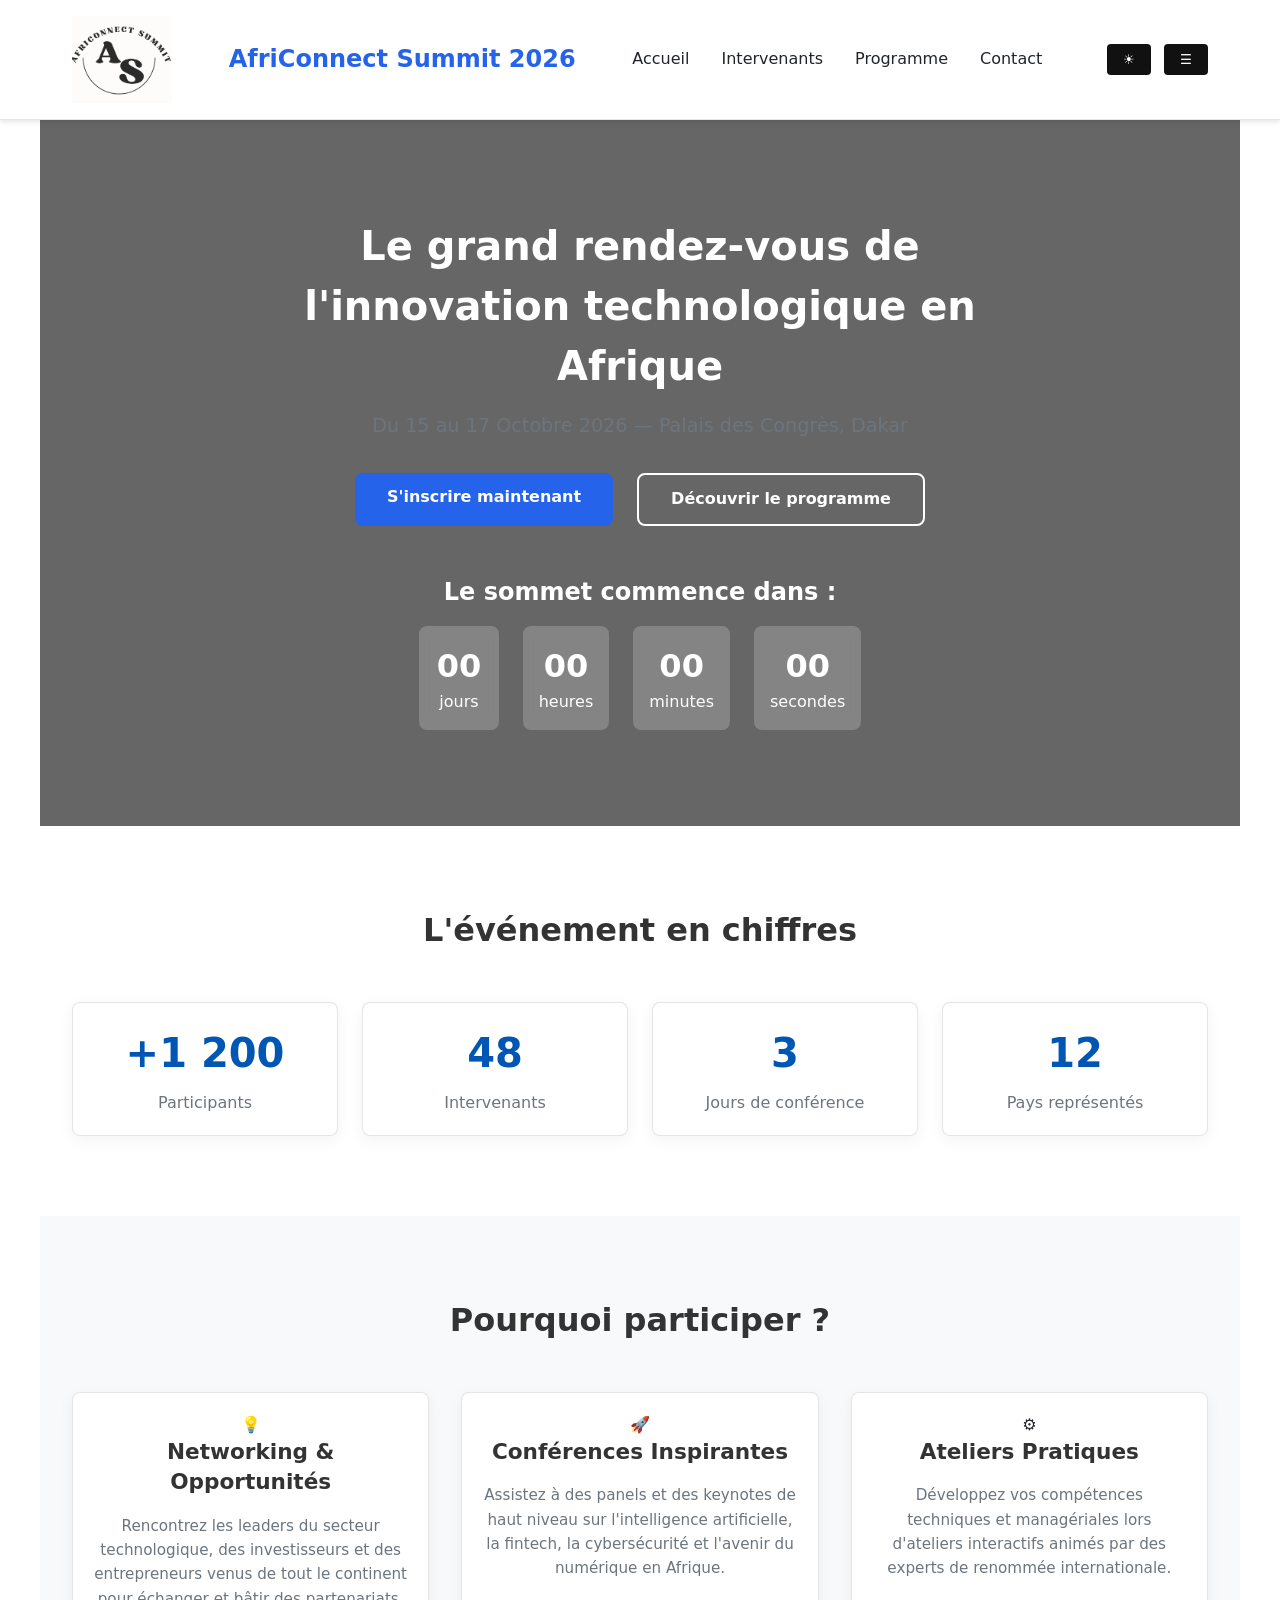
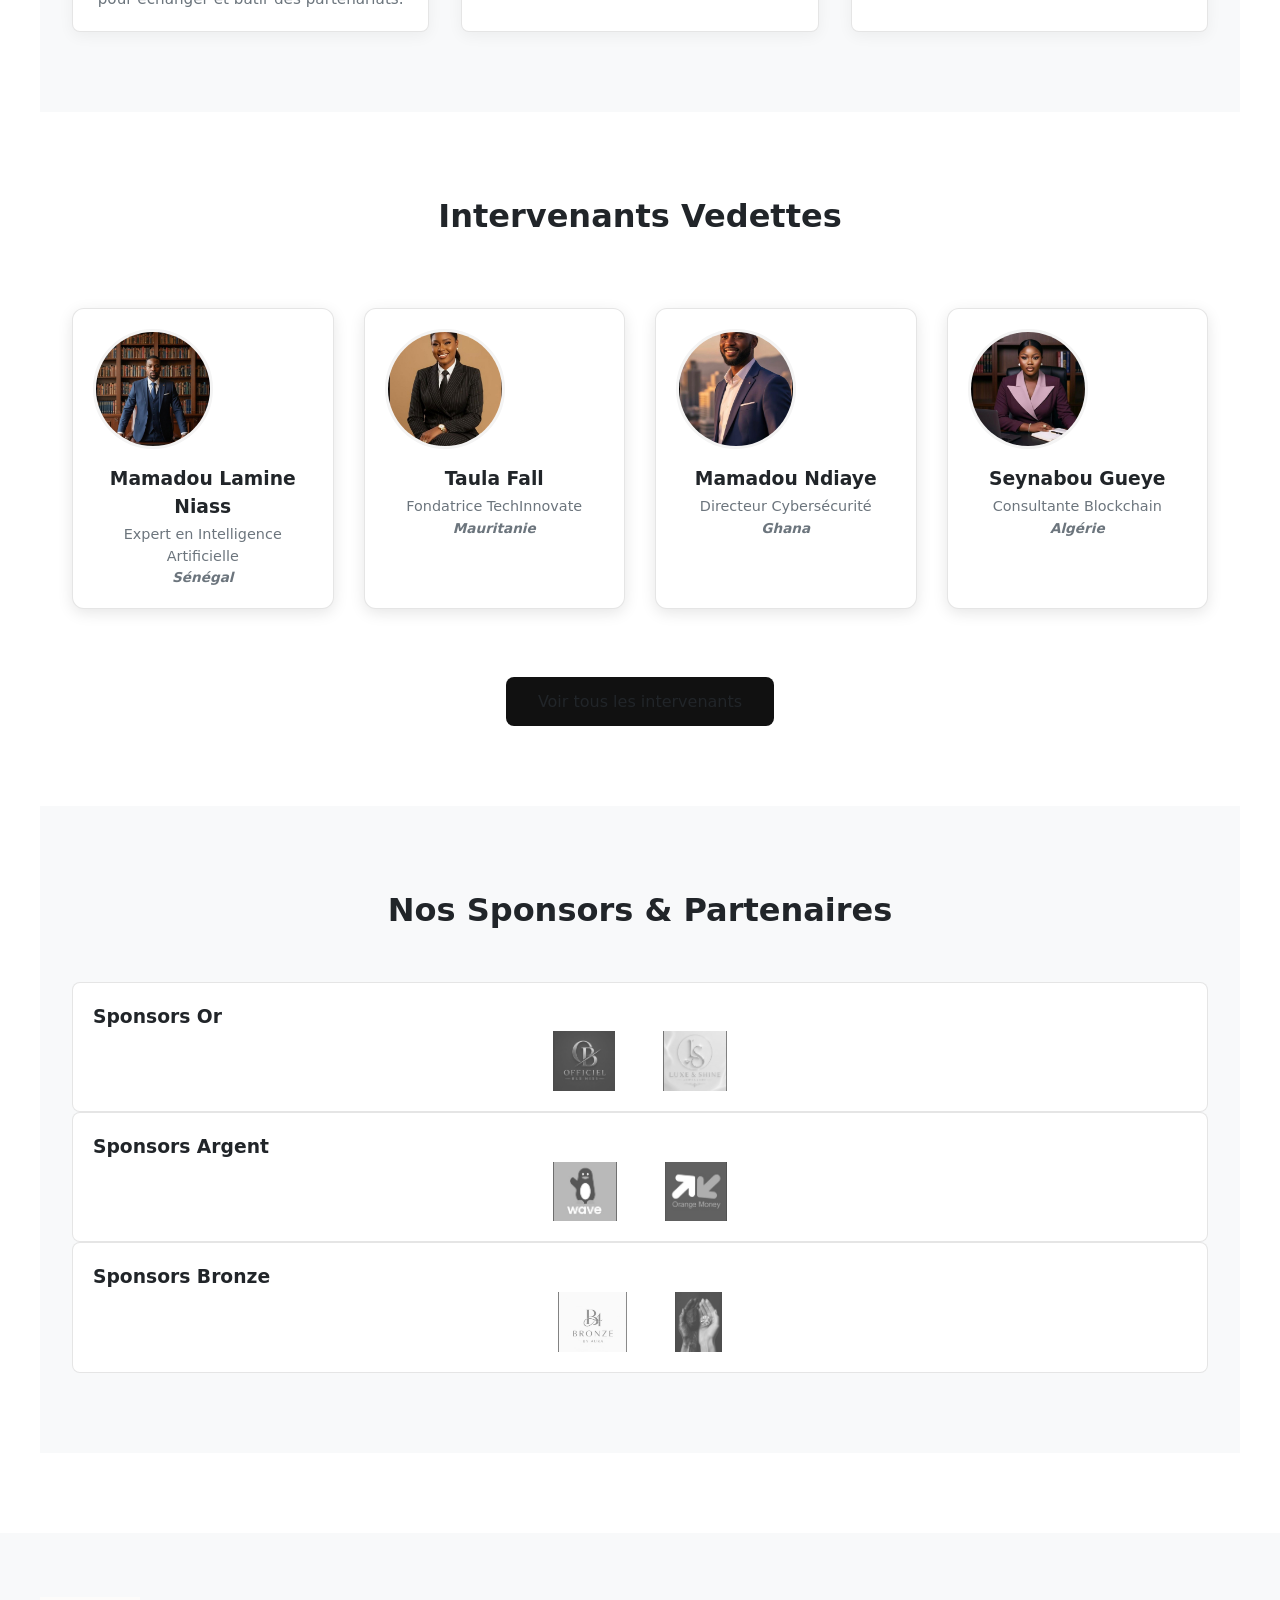
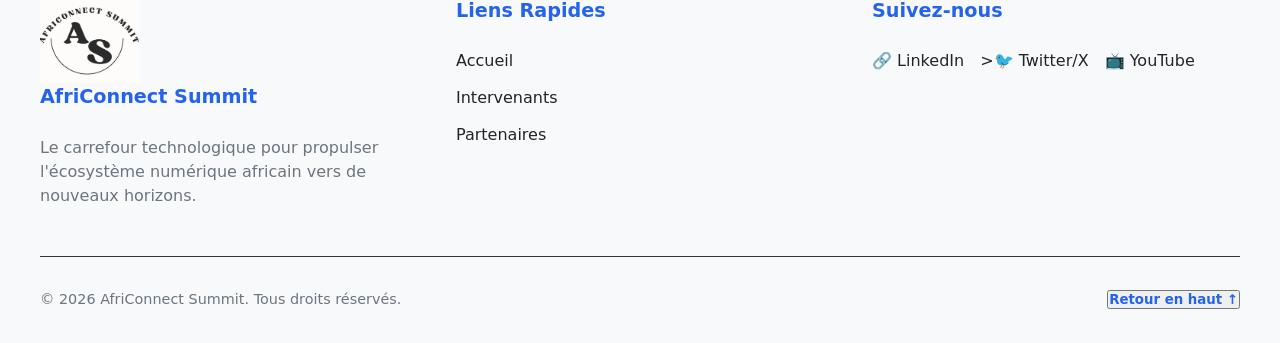
==== commit 58f984de: "JS : dark mode avec localstorage , navbar dynamique" ====
--- a/index.html
+++ b/index.html
@@ -1,9 +1,10 @@
+
 <!DOCTYPE html>
 <html lang="fr">
 <head>
     <meta charset="UTF-8">
     <meta name="viewport" content="width=device-width, initial-scale=1.0">
-    <title>AfriConnect Summit - Accueil</title>
+    <title>AfriConnect Summit 2026 - Accueil</title>
     <link rel="stylesheet" href="css/style.css" type="text/css">
 </head>
 <body>
@@ -13,7 +14,7 @@
         <nav>
             <!-- Logo -->
              <img src="image/imagelogo.jpeg" alt="" width="100" height="80">
-            <div class="logo">AfriConnect Summit </div>
+            <div class="logo">AfriConnect Summit 2026</div>
             
             <!-- Menu de navigation principal -->
             <ul>
@@ -26,7 +27,7 @@
             <!-- Boutons additionnels requis (Toggle Dark/Light Mode & Menu Hamburger pour mobile) -->
             <div class="nav-controls">
                 <button type="button" aria-label="Changer de mode (Sombre/Clair)">🌗</button>
-                <button type="button" aria-label="Ouvrir le menu mobile">Menu ☰</button>
+                <button type="button" aria-label="Ouvrir le menu mobile">☰</button>
             </div>
         </nav>
     </header>
@@ -34,7 +35,6 @@
     <main>
         <!-- SECTION HERO -->
         <section id="hero">
-            
             <h1>Le grand rendez-vous de l'innovation technologique en Afrique</h1>
             <p class="subtitle">Du 15 au 17 Octobre 2026 — Palais des Congrès, Dakar</p>
             
@@ -45,89 +45,71 @@
             </div>
 
             <!-- Compte à rebours en temps réel -->
-            
-               
-        </section>
-        <div class="countdown-align-container">
-  <p class="countdown-label-text">Le sommet commence dans :</p>
-  
-  <div class="countdown-display-wrapper">
-    <div class="countdown-item">
-      <span id="days" class="countdown-value">00</span>
-      <span class="countdown-unit">Jours</span>
-    </div>
-    <div class="countdown-item">
-      <span id="hours" class="countdown-value">00</span>
-      <span class="countdown-unit">Heures</span>
-    </div>
-    <div class="countdown-item">
-      <span id="minutes" class="countdown-value">00</span>
-      <span class="countdown-unit">Minutes</span>
-    </div>
-    <div class="countdown-item">
-      <span id="seconds" class="countdown-value">00</span>
-      <span class="countdown-unit">Secondes</span>
-    </div>
-  </div>
-</div>
-
-       <!-- SECTION CHIFFRES CLÉS -->
-<section id="chiffres-cles">
-  <h2>L'événement en chiffres</h2>
-  
-  <div class="stats-grid">
-    <!-- Stat 1 -->
-    <div class="stat-card">
-      <div class="stat-number">+1 200</div>
-      <p class="stat-label">Participants</p>
-    </div>
-
-    <!-- Stat 2 -->
-    <div class="stat-card">
-      <div class="stat-number">48</div>
-      <p class="stat-label">Intervenants</p>
-    </div>
-
-    <!-- Stat 3 -->
-    <div class="stat-card">
-      <div class="stat-number">3</div>
-      <p class="stat-label">Jours de conférence</p>
-    </div>
-
-    <!-- Stat 4 -->
-    <div class="stat-card">
-      <div class="stat-number">12</div>
-      <p class="stat-label">Pays représentés</p>
-    </div>
-  </div>
-</section>
+            <div class="countdown-container">
+                <h2>Le sommet commence dans :</h2>
+                <div class="countdown-timer">
+                    <div class="time-block">
+                        <span class="days">00</span> jours
+                    </div>
+                    <div class="time-block">
+                        <span class="hours">00</span> heures
+                    </div>
+                    <div class="time-block">
+                        <span class="minutes">00</span> minutes
+                    </div>
+                    <div class="time-block">
+                        <span class="seconds">00</span> secondes
+                    </div>
+                </div>
+            </div>
+        </section>
+
+        <!-- SECTION CHIFFRES CLÉS -->
+        <section id="chiffres-cles">
+            <h2>L'événement en chiffres</h2>
+            <div class="stats-grid">
+                <div class="stat-card">
+                    <span class="stat-number">+1 200</span>
+                    <p class="stat-label">Participants</p>
+                </div>
+                <div class="stat-card">
+                    <span class="stat-number">48</span>
+                    <p class="stat-label">Intervenants</p>
+                </div>
+                <div class="stat-card">
+                    <span class="stat-number">3</span>
+                    <p class="stat-label">Jours de conférence</p>
+                </div>
+                <div class="stat-card">
+                    <span class="stat-number">12</span>
+                    <p class="stat-label">Pays représentés</p>
+                </div>
+            </div>
+        </section>
+
         <!-- SECTION « POURQUOI PARTICIPER » -->
-<section id="pourquoi-participer" class="reveal-section">
-  <h2>Pourquoi participer ?</h2>
-  
-  <div class="arguments-container">
-    <!-- Argument 1 -->
-    <div class="argument-card">
-      <div class="argument-icon">🤝</div>
-      <h3>Networking &amp; Opportunités</h3>
-      <p>Rencontrez des professionnels et élargissez votre réseau au sein de l'écosystème technologique africain.</p>
-    </div>
-
-    <!-- Argument 2 -->
-    <div class="argument-card">
-      <div class="argument-icon">💡</div>
-      <h3>Conférences Inspirantes</h3>
-      <p>Écoutez des leaders d'opinion partager leurs visions sur les innovations de demain.</p>
-    </div>
-
-    <!-- Argument 3 -->
-    <div class="argument-card">
-      <div class="argument-icon">🛠️</div>
-      <h3>Ateliers Pratiques</h3>
-      <p>Développez vos compétences avec des sessions pratiques animées par des experts du domaine.</p>
-    </div>
-  </div>
-</section>
+        <section id="pourquoi-participer">
+            <h2>Pourquoi participer ?</h2>
+            <div class="arguments-container">
+                <article class="argument-card">
+                    <div class="icon">💡</div>
+                    <h3>Networking & Opportunités</h3>
+                    <p>Rencontrez les leaders du secteur technologique, des investisseurs et des entrepreneurs venus de tout le continent pour échanger et bâtir des partenariats.</p>
+                </article>
+
+                <article class="argument-card">
+                    <div class="icon">🚀</div>
+                    <h3>Conférences Inspirantes</h3>
+                    <p>Assistez à des panels et des keynotes de haut niveau sur l'intelligence artificielle, la fintech, la cybersécurité et l'avenir du numérique en Afrique.</p>
+                </article>
+
+                <article class="argument-card">
+                    <div class="icon">⚙️</div>
+                    <h3>Ateliers Pratiques</h3>
+                    <p>Développez vos compétences techniques et managériales lors d'ateliers interactifs animés par des experts de renommée internationale.</p>
+                </article>
+            </div>
+        </section>
 
         <!-- SECTION INTERVENANTS VEDETTES -->
         <section id="intervenants-vedettes">
@@ -135,7 +117,7 @@
             <div class="intervenants-grid">
                 <!-- Intervenant 1 -->
                 <article class="intervenant-card">
-                    <img src="image/imagemodou.jpeg" alt="Photo de Amadou Diallo">
+                    <img src="image/imagemodou.jpeg" alt="">
                     <h3>Mamadou Lamine Niass</h3>
                     <p class="titre">Expert en Intelligence Artificielle</p>
                     <p class="pays">Sénégal</p>
@@ -143,7 +125,7 @@
 
                 <!-- Intervenant 2 -->
                 <article class="intervenant-card">
-                    <img src="image/imagetaula.jpeg" alt="Photo de Fatoumata Diarra">
+                    <img src="image/imagetaula.jpeg" alt="">
                     <h3>Taula Fall</h3>
                     <p class="titre">Fondatrice TechInnovate</p>
                     <p class="pays">Mauritanie</p>
@@ -151,18 +133,18 @@
 
                 <!-- Intervenant 3 -->
                 <article class="intervenant-card">
-                    <img src="image/imagemamadou.jpeg" alt="Photo de Kofi Mensah">
+                    <img src="image/imagemamadou.jpeg" alt="">
                     <h3>Mamadou Ndiaye</h3>
                     <p class="titre">Directeur Cybersécurité</p>
-                    <p class="pays">Guinee Bissau</p>
+                    <p class="pays">Ghana</p>
                 </article>
 
                 <!-- Intervenant 4 -->
                 <article class="intervenant-card">
-                    <img src="image/imagegueye.jpeg" alt="Photo de Amina Bouras">
+                    <img src="image/imagegueye.jpeg" alt="">
                     <h3>Seynabou Gueye</h3>
                     <p class="titre">Consultante Blockchain</p>
-                    <p class="pays">Cap Shring</p>
+                    <p class="pays">Algérie</p>
                 </article>
             </div>
             <!-- Bouton de redirection -->
@@ -177,7 +159,7 @@
             
             <!-- Niveau Or -->
             <div class="sponsor-level gold-level">
-                <h3>Sponsor Or</h3>
+                <h3>Sponsors Or</h3>
                 <div class="sponsors-list">
                     <img src="image/or.jpeg" alt="Sponsor Or 1">
                     <img src="image/or2.jpeg" alt="Sponsor Or 2">
@@ -186,7 +168,7 @@
 
             <!-- Niveau Argent -->
             <div class="sponsor-level silver-level">
-                <h3>Sponsor Argent</h3>
+                <h3>Sponsors Argent</h3>
                 <div class="sponsors-list">
                     <img src="image/imagewave.jpeg" alt="Sponsor Argent 1">
                     <img src="image/imageorange.jpeg" alt="Sponsor Argent 2">
@@ -195,7 +177,7 @@
 
             <!-- Niveau Bronze -->
             <div class="sponsor-level bronze-level">
-                <h3>Sponsor Bronze</h3>
+                <h3>Sponsors Bronze</h3>
                 <div class="sponsors-list">
                     <img src="image/bronze.jpeg" alt="Sponsor Bronze 1">
                     <img src="image/bronze2.jpeg" alt="Sponsor Bronze 2">
@@ -230,6 +212,8 @@
                 </ul>
             </div>
         </div>
+          
+    
         <!-- Copyright & Bouton de retour en haut -->
         <div class="footer-bottom">
             <p>&copy; <span id="current-year">2026</span> AfriConnect Summit. Tous droits réservés.</p>
@@ -239,4 +223,8 @@
     </footer>
 
 </body>
-</html>+</html>
+
+    <script src="js/main.js"></script>
+</body>
+</html>
--- a/css/style.css
+++ b/css/style.css
@@ -754,7 +754,6 @@
     border-top: 1px solid #f0f0f0;
     margin-top: 10px;
 }
-
 /* ==========================================
    5. RESPONSIVE DESIGN (MOBILE)
    ========================================== */
@@ -777,6 +776,7 @@
         gap: 20px;
     }
 }
+
 /* ==========================================
    1. VARIABLES & RESET
    ========================================== */
@@ -1669,4 +1669,140 @@
     gap: 1rem;
     padding: 1rem 1.5rem;
   }
-}+}
+/* ==========================================
+   VARIABLES DE COULEURS (À mettre en haut du CSS)
+   ========================================== */
+:root {
+    /* Mode Clair (Par défaut) */
+    --bg-primary: #ffffff;          /* Fond de page principal */
+    --bg-secondary: #f8f9fa;        /* Fond des sections alternées (Sponsors, cartes) */
+    --text-main: #212529;           /* Couleur du texte principal */
+    --text-muted: #6c757d;          /* Couleur des sous-titres et labels */
+    --card-bg: #ffffff;             /* Fond des cartes (Intervenants, arguments) */
+    --card-border: rgba(0,0,0,0.1);  /* Bordures subtiles */
+    --nav-bg: #ffffff;              /* Fond de la barre de navigation */
+}
+
+body.dark-mode {
+    /* Mode Sombre (Activé par le JavaScript) */
+    --bg-primary: #121212;          /* Fond sombre principal */
+    --bg-secondary: #1e1e1e;        /* Fond de section sombre */
+    --text-main: #f8f9fa;           /* Texte blanc/clair */
+    --text-muted: #a0a0a0;          /* Sous-titres plus discrets */
+    --card-bg: #2a2a2a;             /* Fond de carte sombre */
+    --card-border: rgba(255,255,255,0.1);
+    --nav-bg: #1a1a1a;
+}
+
+/* ==========================================
+   APPLICATION DES VARIABLES SUR VOS ÉLÉMENTS
+   ========================================== */
+body {
+    background-color: var(--bg-primary);
+    color: var(--text-main);
+    transition: background-color 0.3s ease, color 0.3s ease; /* Transition fluide */
+}
+
+header {
+    background-color: var(--nav-bg);
+    border-bottom: 1px solid var(--card-border);
+}
+
+header nav ul li a {
+    color: var(--text-main);
+}
+
+/* Sections alternées (ex: Pourquoi participer ou Sponsors) */
+#pourquoi-participer, #sponsors, footer {
+    background-color: var(--bg-secondary);
+}
+
+/* Application sur toutes vos structures de cartes HTML visibles sur vos images */
+.stat-card, .argument-card, .intervenant-card, .sponsor-level {
+    background-color: var(--card-bg);
+    border: 1px solid var(--card-border);
+    color: var(--text-main);
+    padding: 20px;
+    border-radius: 8px;
+    transition: transform 0.2s, background-color 0.3s;
+}
+
+/* Textes secondaires (par exemple la classe .subtitle ou les paragraphes de cartes) */
+.subtitle, .stat-label, .argument-card p, .intervenant-card .pays, footer p {
+    color: var(--text-muted);
+}
+
+/* Liens des pieds de page et redirection */
+footer a, .view-more a {
+    color: var(--text-main);
+}
+/* --- SECTION FILTRES --- */
+.filters-container {
+    display: flex;
+    justify-content: center;
+    gap: 15px;
+    margin-bottom: 40px;
+    flex-wrap: wrap;
+}
+
+.filter-btn {
+    background-color: #f4f4f4;
+    color: #333;
+    border: 2px solid transparent;
+    padding: 10px 22px;
+    font-size: 14px;
+    font-weight: 600;
+    border-radius: 30px;
+    cursor: pointer;
+    transition: all 0.3s ease;
+    box-shadow: 0 2px 5px rgba(0,0,0,0.05);
+}
+
+.filter-btn:hover {
+    background-color: #e0e0e0;
+    transform: translateY(-2px);
+}
+
+.filter-btn.active {
+    background-color: #007bff; /* À adapter selon la couleur de votre charte AfriConnect */
+    color: #fff;
+    box-shadow: 0 4px 10px rgba(244, 245, 247, 0.3);
+}
+
+/* --- ANIMATION DES CARTES INTERVENANTS --- */
+.intervenants-grid {
+    display: grid;
+    grid-template-columns: repeat(auto-fit, minmax(250px, 1fr));
+    gap: 30px;
+    padding: 20px 0;
+}
+
+.intervenant-card {
+    background: #fff;
+    border-radius: 12px;
+    overflow: hidden;
+    box-shadow: 0 4px 15px rgba(0,0,0,0.1);
+    padding: 20px;
+    text-align: center;
+    
+    /* Propriétés essentielles pour l'animation de filtrage */
+    transition: opacity 0.3s ease, transform 0.3s ease, box-shadow 0.3s ease;
+    opacity: 1;
+    transform: scale(1);
+}
+
+.intervenant-card:hover {
+    transform: translateY(-5px);
+    box-shadow: 0 8px 25px rgba(0,0,0,0.15);
+}
+
+/* Style rapide des images pour un rendu propre */
+.intervenant-card img {
+    width: 120px;
+    height: 120px;
+    border-radius: 50%;
+    object-fit: cover;
+    margin-bottom: 15px;
+    border: 3px solid #f4f4f4;
+}
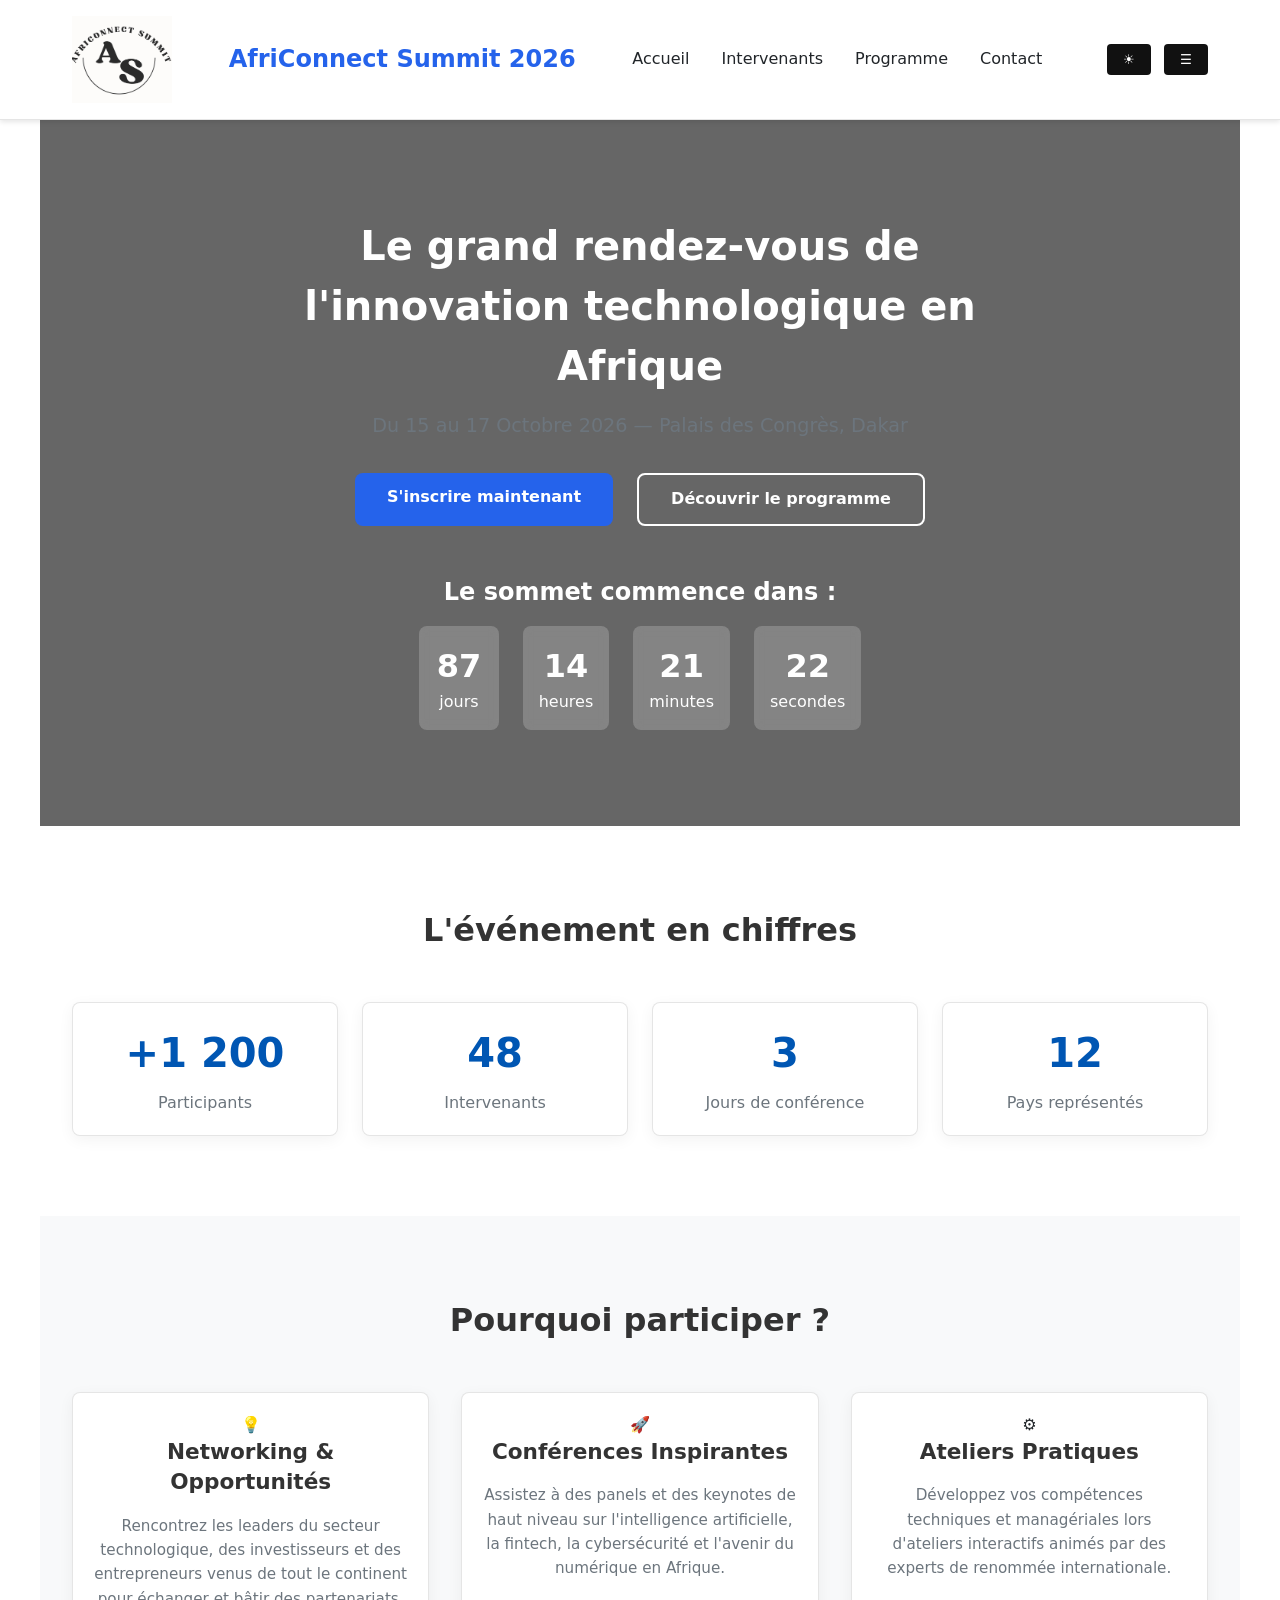
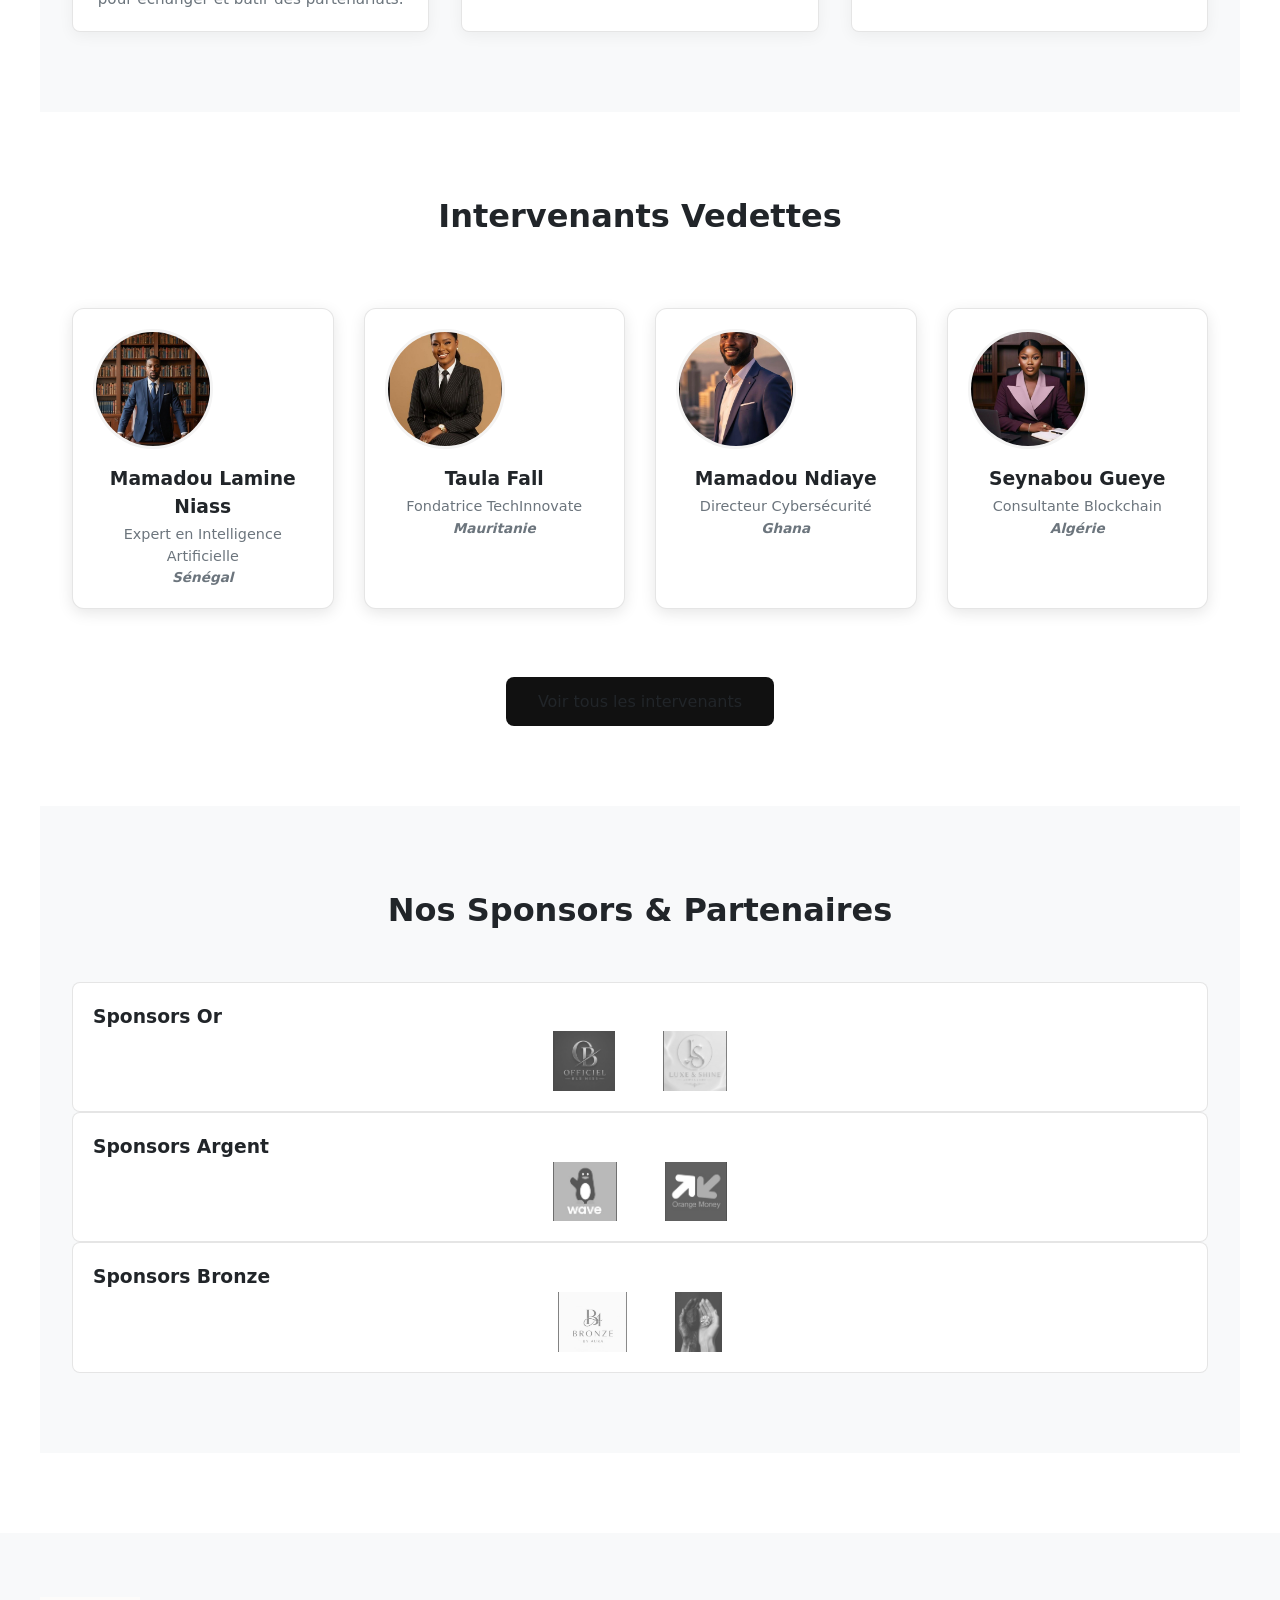
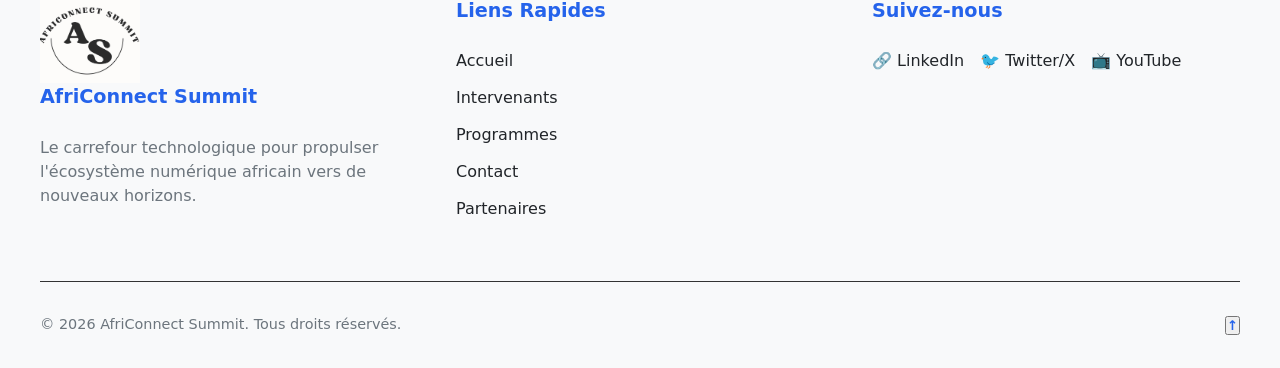
==== commit c16ff7c4: "JS : filtrage dynamique des intervenants et du planning du programme et validators formulaire contac" ====
--- a/index.html
+++ b/index.html
@@ -49,16 +49,16 @@
                 <h2>Le sommet commence dans :</h2>
                 <div class="countdown-timer">
                     <div class="time-block">
-                        <span class="days">00</span> jours
-                    </div>
-                    <div class="time-block">
-                        <span class="hours">00</span> heures
-                    </div>
-                    <div class="time-block">
-                        <span class="minutes">00</span> minutes
-                    </div>
-                    <div class="time-block">
-                        <span class="seconds">00</span> secondes
+                        <span class="days">87</span> jours
+                    </div>
+                    <div class="time-block">
+                        <span class="hours">14</span> heures
+                    </div>
+                    <div class="time-block">
+                        <span class="minutes">21</span> minutes
+                    </div>
+                    <div class="time-block">
+                        <span class="seconds">22</span> secondes
                     </div>
                 </div>
             </div>
@@ -199,6 +199,8 @@
                 <ul>
                     <li><a href="index.html">Accueil</a></li>
                     <li><a href="intervenants.html">Intervenants</a></li>
+                    <li><a href="programme.html">Programmes</a></li>
+                    <li><a href="contact.html">Contact</a></li>
                     <li><a href="#sponsors">Partenaires</a></li>
                 </ul>
             </div>
@@ -207,7 +209,7 @@
                 <h4>Suivez-nous</h4>
                 <ul class="social-links">
                     <li><a href="https://linkedin.com" target="_blank">🔗 LinkedIn</a></li>
-                    <li><a href="https://twitter.com" target="_blank">>🐦 Twitter/X</a></li>
+                    <li><a href="https://twitter.com" target="_blank">🐦 Twitter/X</a></li>
                     <li><a href="https://YouTube.com" target="_blank">📺 YouTube</a></li>
                 </ul>
             </div>
@@ -218,7 +220,7 @@
         <div class="footer-bottom">
             <p>&copy; <span id="current-year">2026</span> AfriConnect Summit. Tous droits réservés.</p>
             
-           <button type="button" aria-label="retour en haut"> <a href="#top" class="back-to-top">Retour en haut ↑</a></button>
+           <button type="button" aria-label="retour en haut"> <a href="#top" class="back-to-top">↑</a></button>
         </div>
     </footer>
 
--- a/css/style.css
+++ b/css/style.css
@@ -1806,3 +1806,212 @@
     margin-bottom: 15px;
     border: 3px solid #f4f4f4;
 }
+/* --- SECTION FILTRES (Image 11) --- */
+.section-filtres {
+    display: block; /* Évite les comportements imprévus de Weasyprint/Flex */
+    text-align: center;
+    margin: 30px 0;
+}
+
+.btn-filtre {
+    background-color: #f5f7fa;
+    color: #4a5568;
+    border: 1px solid #e2e8f0;
+    padding: 10px 24px;
+    font-size: 14px;
+    font-weight: 600;
+    border-radius: 25px;
+    cursor: pointer;
+    margin: 5px;
+    display: inline-block;
+    transition: all 0.3s cubic-bezier(0.4, 0, 0.2, 1);
+}
+
+.btn-filtre:hover {
+    background-color: #edf2f7;
+    color: #1a202c;
+    transform: translateY(-1px);
+}
+
+.btn-filtre.active {
+    background-color: #007bff; /* Couleur principale AfriConnect */
+    color: #ffffff;
+    border-color: #007bff;
+    box-shadow: 0 4px 12px rgba(0, 123, 255, 0.25);
+}
+
+/* --- GRILLE & CARTES D'INTERVENANTS --- */
+.grille-intervenants {
+    display: grid;
+    grid-template-columns: repeat(auto-fill, minmax(280px, 1fr));
+    gap: 30px;
+    padding: 20px 0;
+}
+
+.carte-intervenant {
+    background-color: #ffffff;
+    border-radius: 12px;
+    border: 1px solid #e2e8f0;
+    overflow: hidden;
+    box-shadow: 0 4px 6px rgba(0, 0, 0, 0.05);
+    text-align: center;
+    padding: 24px;
+    
+    /* Propriétés requises pour des transitions d'affichage fluides */
+    opacity: 1;
+    transform: translateY(0) scale(1);
+    transition: opacity 0.3s ease, transform 0.3s ease, box-shadow 0.3s ease;
+}
+
+.carte-intervenant:hover {
+    transform: translateY(-5px);
+    box-shadow: 0 10px 20px rgba(0, 0, 0, 0.1);
+}
+
+/* --- DESIGN INTERNE DE LA CARTE --- */
+.carte-intervenant img {
+    width: 110px;
+    height: 110px;
+    border-radius: 50%;
+    object-fit: cover;
+    margin-bottom: 16px;
+    border: 3px solid #edf2f7;
+}
+
+.carte-body h3 {
+    font-size: 18px;
+    color: #1a202c;
+    margin: 0 0 8px 0;
+    font-weight: 700;
+}
+
+.carte-body .specialite {
+    font-size: 14px;
+    color: #007bff;
+    font-weight: 600;
+    margin: 0 0 6px 0;
+}
+
+.carte-body .pays {
+    font-size: 13px;
+    color: #718096;
+    margin: 0;
+    text-transform: uppercase;
+    letter-spacing: 0.5px;
+}
+/* --- SECTION ONGLETS PLANNING --- */
+.onglets-container {
+    display: block;
+    text-align: center;
+    margin: 40px 0 30px 0;
+}
+
+.btn-onglet {
+    background-color: #f8fafc;
+    color: #64748b;
+    border: 1px solid #e2e8f0;
+    padding: 12px 32px;
+    font-size: 15px;
+    font-weight: 600;
+    border-radius: 6px;
+    cursor: pointer;
+    margin: 0 8px;
+    display: inline-block;
+    transition: all 0.3s cubic-bezier(0.4, 0, 0.2, 1);
+}
+
+.btn-onglet:hover {
+    background-color: #edf2f7;
+    color: #1e293b;
+}
+
+.btn-onglet.active {
+    background-color: #007bff; /* Couleur principale AfriConnect */
+    color: #ffffff;
+    border-color: #007bff;
+    box-shadow: 0 4px 14px rgba(0, 123, 255, 0.3);
+}
+
+/* --- STRUCTURE ET STYLE DES TABLEAUX --- */
+.contenus-programme {
+    margin-top: 20px;
+    min-height: 400px; /* Évite les sauts de page brutaux lors du changement d'onglet */
+}
+
+.planning-table {
+    width: 100%;
+    border-collapse: collapse;
+    margin-bottom: 30px;
+    background-color: #ffffff;
+    border-radius: 8px;
+    overflow: hidden;
+    box-shadow: 0 4px 6px -1px rgba(0, 0, 0, 0.05), 0 2px 4px -1px rgba(0, 0, 0, 0.03);
+    
+    /* Préparation des transitions d'affichage */
+    display: none;
+    opacity: 0;
+    transform: translateY(10px);
+    transition: opacity 0.35s ease, transform 0.35s ease;
+}
+
+/* Force l'affichage initial pour le tableau actif par défaut (Jour 1) */
+.planning-table.planning-table.active {
+    display: table;
+    opacity: 1;
+    transform: translateY(0);
+}
+
+/* Styles des En-têtes (thead) */
+.planning-table thead {
+    background-color: #0f172a; /* Bleu nuit très professionnel */
+    color: #ffffff;
+}
+
+.planning-table th {
+    padding: 16px 20px;
+    font-weight: 600;
+    font-size: 14px;
+    text-transform: uppercase;
+    letter-spacing: 0.5px;
+    text-align: left;
+}
+
+/* Styles des Lignes et Cellules (tbody) */
+.planning-table td {
+    padding: 18px 20px;
+    border-bottom: 1px solid #e2e8f0;
+    color: #334155;
+    font-size: 15px;
+    vertical-align: middle;
+}
+
+.planning-table tbody tr:last-child td {
+    border-bottom: none;
+}
+
+.planning-table tbody tr:hover {
+    background-color: #f8fafc; /* Effet de survol sobre */
+}
+
+/* Alignement et style spécifique de la colonne Heure */
+.planning-table td.heure {
+    font-weight: 700;
+    color: #007bff;
+    white-space: nowrap;
+    width: 15%;
+}
+
+/* Amélioration visuelle des titres de Sessions */
+.planning-table td:nth-child(2) {
+    font-weight: 600;
+    color: #1e293b;
+    width: 45%;
+}
+
+/* Colonnes intervenants et salles */
+.planning-table td:nth-child(3) { width: 20%; }
+.planning-table td:nth-child(4) { 
+    width: 20%;
+    color: #64748b;
+    font-style: italic;
+}
